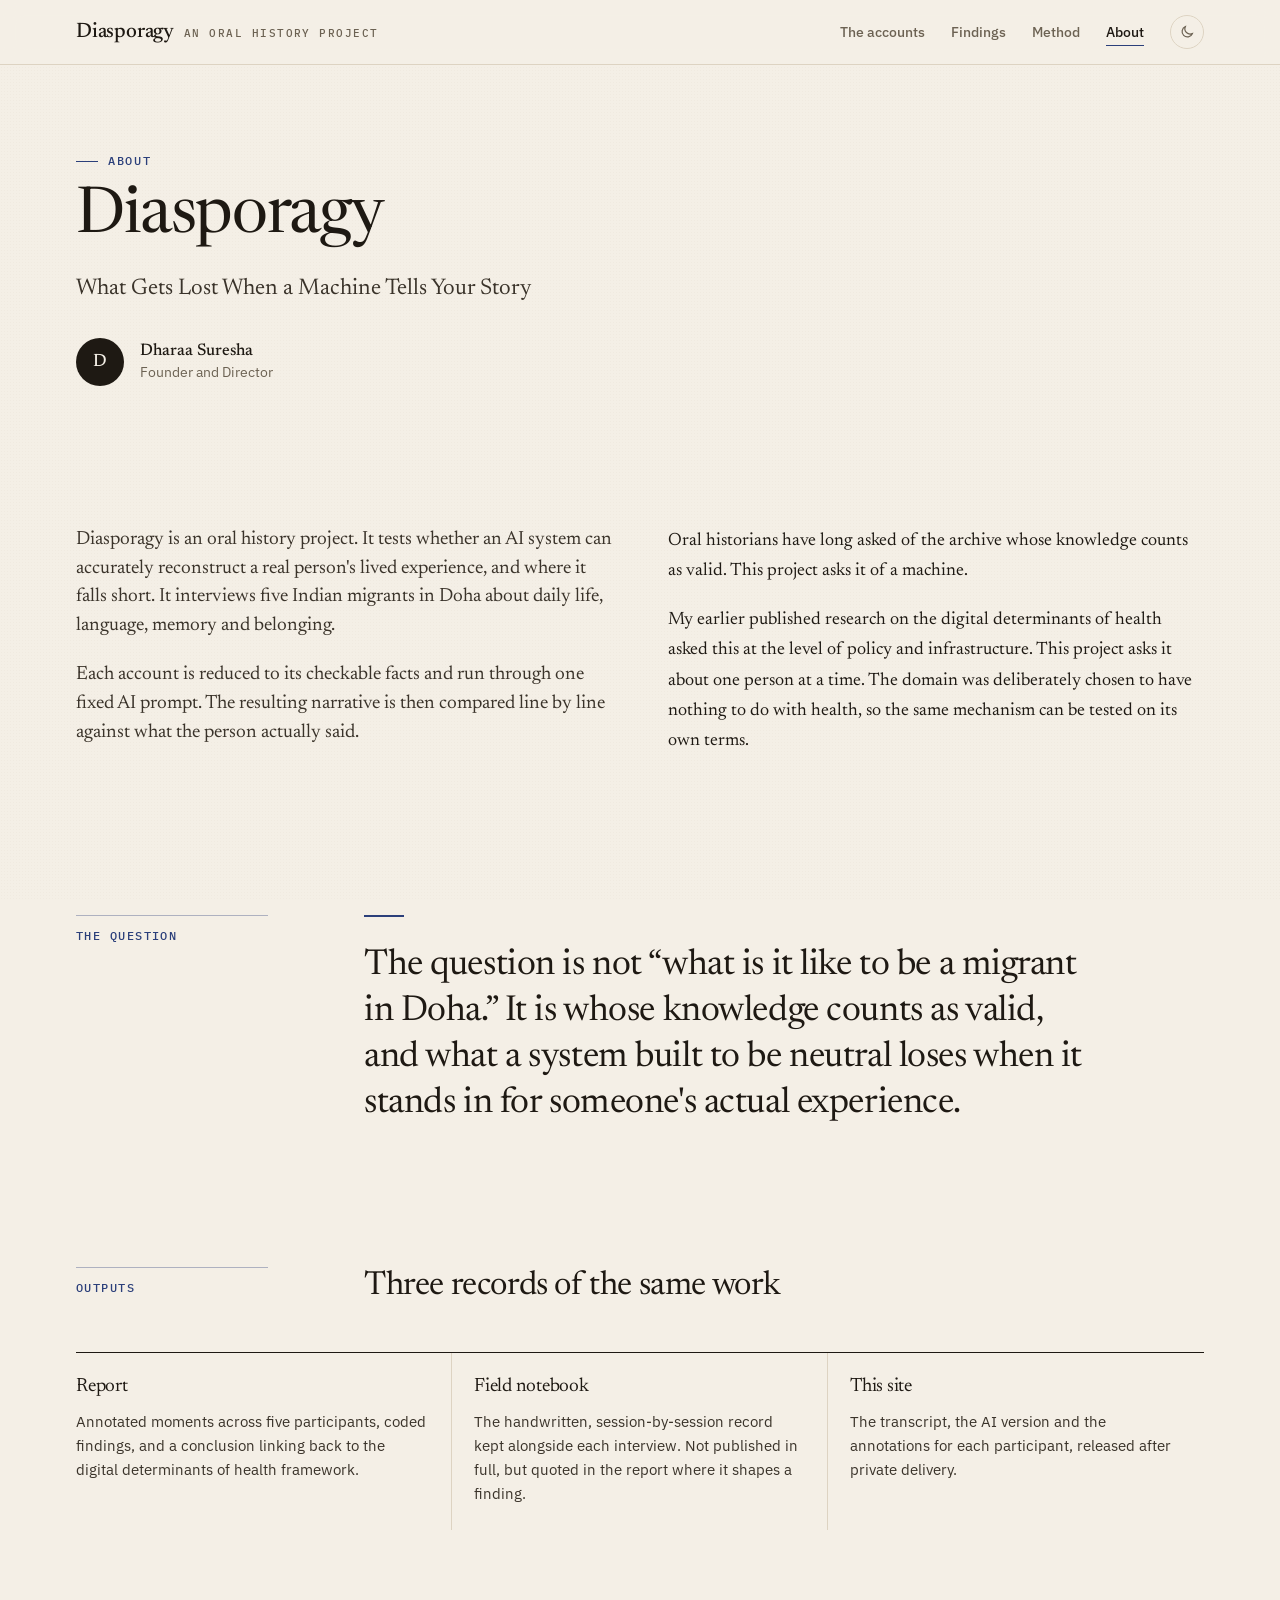
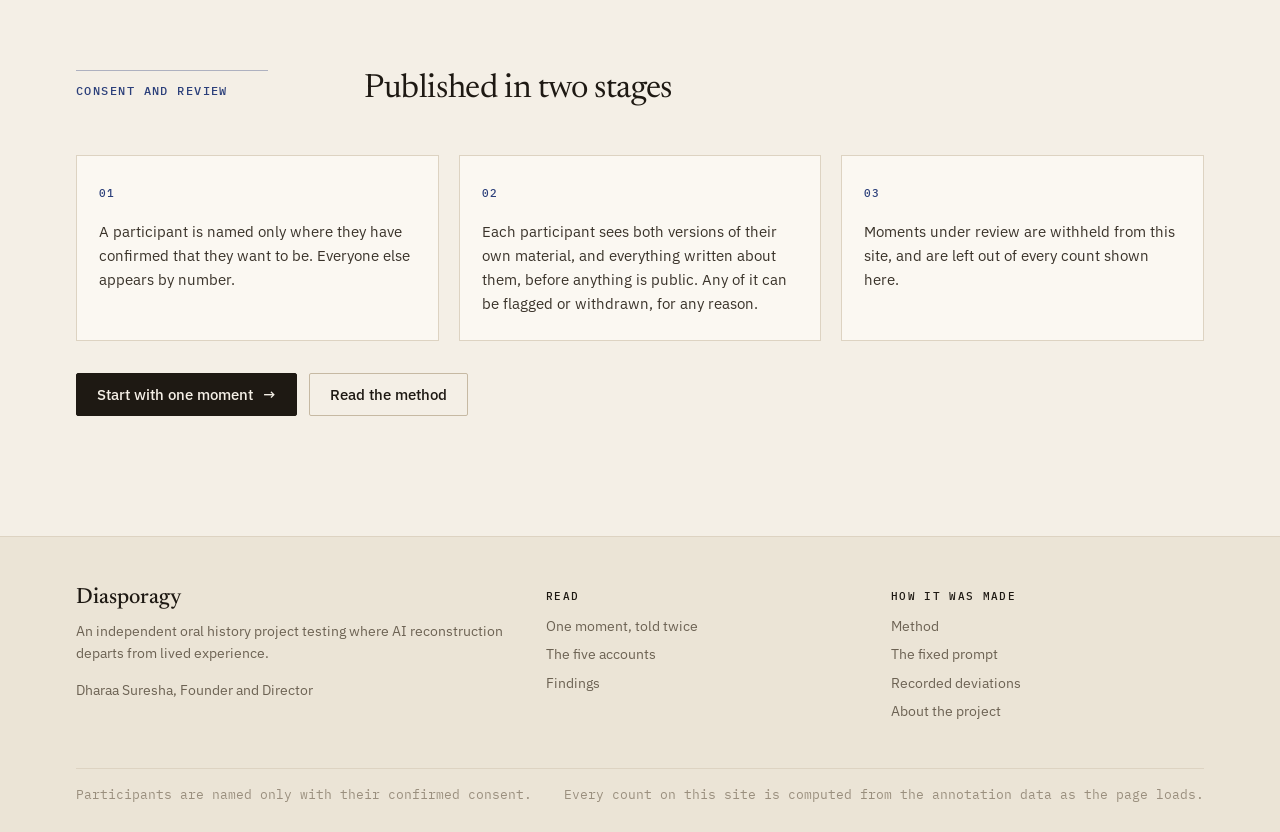
==== about.html @ dcc5d7fa "Redesign the site around the record and the reconstruction New visual system: archival paper and a l" ====
<!doctype html>
<html lang="en-GB" class="js-anim">
<head>
<meta charset="utf-8">
<meta name="viewport" content="width=device-width,initial-scale=1">
<title>About · Diasporagy</title>
<meta name="description" content="About Diasporagy, an independent oral history project.">
<meta name="theme-color" content="#f4efe6" media="(prefers-color-scheme: light)">
<meta name="theme-color" content="#15120e" media="(prefers-color-scheme: dark)">
<script>try{var t=localStorage.getItem('diasporagy-theme');if(t)document.documentElement.dataset.theme=t}catch(e){}</script>
<link rel="preconnect" href="https://fonts.googleapis.com">
<link rel="preconnect" href="https://fonts.gstatic.com" crossorigin>
<link rel="stylesheet" href="https://fonts.googleapis.com/css2?family=IBM+Plex+Mono:wght@400;500&family=IBM+Plex+Sans:wght@400;500&family=Newsreader:ital,opsz,wght@0,6..72,400;0,6..72,500;1,6..72,400&display=swap">
<link rel="stylesheet" href="assets/style.css">
</head>
<body data-page="about">
<a class="skip" href="#app">Skip to content</a>
<header class="site"><div class="wrap"><nav id="nav" aria-label="Site"></nav></div></header>
<main class="wrap" id="app"></main>
<footer class="site-foot" id="foot"></footer>
<script src="data/content.js"></script>
<script src="data/project.js"></script>
<script src="data/p1.js"></script>
<script src="data/p2.js"></script>
<script src="data/p3.js"></script>
<script src="data/p4.js"></script>
<script src="data/p5.js"></script>
<script src="data/measures.js"></script>
<script src="assets/figures.js"></script>
<script src="assets/app.js"></script>
</body>
</html>
---- assets/style.css ----
/* Diasporagy. The visual idea: an oral history archive. A person's words sit on warm paper in a literary serif;
   the machine's version sits on a cool, flat panel in a monospace; the researcher's marks are in indigo ink.
   Type colours (factual, emotional, relational, cultural) keep the hues of the earlier colour-blind-checked set. */
:root{
  --paper:#f4efe6;--paper-2:#ebe4d6;--card:#fbf8f2;--rule:#ddd3c2;--rule-2:#c6b9a3;
  --ink:#1e1913;--ink-2:#3a332a;--muted:#6c6253;--faint:#9a8f7e;
  --indigo:#2b3f7a;--indigo-2:#4a5f9f;--indigo-wash:rgba(43,63,122,.09);--indigo-line:rgba(43,63,122,.35);
  --machine-bg:#e6e9eb;--machine-card:#eef0f2;--machine-ink:#333d47;--machine-rule:#c9d0d6;--machine:#5b6976;
  --factual:#b4502f;--emotional:#7a4a9c;--relational:#0f7a6c;--cultural:#a37103;--match:#9a907f;
  --w-factual:rgba(180,80,47,.12);--w-emotional:rgba(122,74,156,.12);--w-relational:rgba(15,122,108,.12);--w-cultural:rgba(163,113,3,.14);
  --kept:#a59c8c;--both:#93a6d6;--lightgrey:#ddd6c8;--source:#f6e7b0;--source-line:#b8901f;
  --shadow:0 1px 0 rgba(30,25,19,.04),0 10px 30px -18px rgba(30,25,19,.35);
  --serif:"Newsreader","Iowan Old Style","Palatino Linotype",Palatino,Georgia,serif;
  --sans:"IBM Plex Sans",system-ui,-apple-system,"Segoe UI",sans-serif;
  --mono:"IBM Plex Mono",ui-monospace,Menlo,Consolas,monospace;
  --measure:40rem;--wide:74rem;
  color-scheme:light;
}
@media (prefers-color-scheme:dark){:root:not([data-theme="light"]){
  --paper:#15120e;--paper-2:#1d1914;--card:#211c16;--rule:#382f26;--rule-2:#4d4235;
  --ink:#efe7d8;--ink-2:#d9cfbe;--muted:#a99c88;--faint:#7c705f;
  --indigo:#9fb1e6;--indigo-2:#b9c6ee;--indigo-wash:rgba(159,177,230,.12);--indigo-line:rgba(159,177,230,.4);
  --machine-bg:#1c2125;--machine-card:#22282d;--machine-ink:#cbd3da;--machine-rule:#343c43;--machine:#93a1ad;
  --factual:#e0845f;--emotional:#b994d9;--relational:#4fbca9;--cultural:#d8a63c;--match:#8a806f;
  --w-factual:rgba(224,132,95,.16);--w-emotional:rgba(185,148,217,.16);--w-relational:rgba(79,188,169,.16);--w-cultural:rgba(216,166,60,.18);
  --kept:#6f675b;--both:#5d6f9f;--lightgrey:#3a332a;--source:#4a3f1c;--source-line:#d8a63c;
  --shadow:0 1px 0 rgba(0,0,0,.2),0 12px 30px -18px rgba(0,0,0,.7);color-scheme:dark;
}}
:root[data-theme="dark"]{
  --paper:#15120e;--paper-2:#1d1914;--card:#211c16;--rule:#382f26;--rule-2:#4d4235;
  --ink:#efe7d8;--ink-2:#d9cfbe;--muted:#a99c88;--faint:#7c705f;
  --indigo:#9fb1e6;--indigo-2:#b9c6ee;--indigo-wash:rgba(159,177,230,.12);--indigo-line:rgba(159,177,230,.4);
  --machine-bg:#1c2125;--machine-card:#22282d;--machine-ink:#cbd3da;--machine-rule:#343c43;--machine:#93a1ad;
  --factual:#e0845f;--emotional:#b994d9;--relational:#4fbca9;--cultural:#d8a63c;--match:#8a806f;
  --w-factual:rgba(224,132,95,.16);--w-emotional:rgba(185,148,217,.16);--w-relational:rgba(79,188,169,.16);--w-cultural:rgba(216,166,60,.18);
  --kept:#6f675b;--both:#5d6f9f;--lightgrey:#3a332a;--source:#4a3f1c;--source-line:#d8a63c;
  --shadow:0 1px 0 rgba(0,0,0,.2),0 12px 30px -18px rgba(0,0,0,.7);color-scheme:dark;
}

/* ---------- base ---------- */
*,*::before,*::after{box-sizing:border-box}
html{-webkit-text-size-adjust:100%;scroll-padding-top:84px}
body{margin:0;background:var(--paper);color:var(--ink);font:400 18px/1.68 var(--serif);font-optical-sizing:auto;
  text-rendering:optimizeLegibility;-webkit-font-smoothing:antialiased;overflow-x:hidden}
body::before{content:"";position:fixed;inset:0;pointer-events:none;z-index:-1;opacity:.5;
  background-image:radial-gradient(rgba(120,100,70,.06) 1px,transparent 1px);background-size:3px 3px}
.wrap{max-width:var(--wide);margin:0 auto;padding:0 28px}
@media(max-width:640px){.wrap{padding:0 16px}body{font-size:17px}}
a{color:inherit;text-decoration-color:var(--indigo-line);text-underline-offset:3px;text-decoration-thickness:1px}
a:hover{text-decoration-color:var(--indigo);color:var(--indigo)}
:focus-visible{outline:2px solid var(--indigo);outline-offset:3px;border-radius:2px}
::selection{background:var(--indigo-wash)}
h1,h2,h3{font-family:var(--serif);font-weight:400;letter-spacing:-.012em;color:var(--ink)}
h1{font-size:clamp(2.2rem,4.6vw,3.6rem);line-height:1.06;margin:0 0 20px}
h2{font-size:clamp(1.55rem,2.6vw,2.15rem);line-height:1.18;margin:0 0 18px}
h3{font-size:1.25rem;line-height:1.3;margin:0 0 10px}
p{margin:0 0 1em}
em{font-style:italic}
.prose{max-width:var(--measure)}
.prose p{margin-bottom:1.05em}
.lede{font-size:clamp(1.2rem,1.9vw,1.42rem);line-height:1.5;color:var(--ink-2);max-width:var(--measure)}
.muted{color:var(--muted);font:14px/1.55 var(--sans)}
.small{font:14px/1.55 var(--sans)}
.kicker,.tag-label{font:500 11.5px/1.4 var(--mono);letter-spacing:.12em;text-transform:uppercase;color:var(--muted);margin:0 0 10px}
.eyebrow{font:500 12px/1.4 var(--mono);letter-spacing:.14em;text-transform:uppercase;color:var(--indigo);margin:0 0 14px;display:flex;align-items:center;gap:10px}
.eyebrow::before{content:"";width:22px;height:1px;background:currentColor}
.placeholder{border-left:2px solid var(--rule-2);padding:10px 18px;color:var(--muted);font-style:italic;max-width:var(--measure)}
hr.rule{border:0;border-top:1px solid var(--rule);margin:0}
.skip{position:absolute;left:-999px;top:8px;background:var(--ink);color:var(--paper);padding:8px 14px;font:14px var(--sans);z-index:50}
.skip:focus{left:16px}

/* ---------- header and footer ---------- */
header.site{position:sticky;top:0;z-index:30;background:color-mix(in srgb,var(--paper) 88%,transparent);
  backdrop-filter:saturate(1.2) blur(10px);-webkit-backdrop-filter:saturate(1.2) blur(10px);border-bottom:1px solid var(--rule)}
nav#nav{display:flex;align-items:center;gap:6px 26px;min-height:64px;font:500 14px/1 var(--sans)}
nav .brand{display:flex;align-items:baseline;gap:10px;margin-right:auto;text-decoration:none;color:var(--ink)}
nav .brand b{font:500 21px/1 var(--serif);letter-spacing:-.01em}
nav .brand span{font:500 10.5px/1 var(--mono);letter-spacing:.14em;text-transform:uppercase;color:var(--muted)}
nav a.nl{color:var(--muted);text-decoration:none;padding:6px 0;border-bottom:1.5px solid transparent}
nav a.nl:hover{color:var(--ink)}
nav a.nl[aria-current]{color:var(--ink);border-bottom-color:var(--indigo)}
.theme-btn{border:1px solid var(--rule);background:transparent;color:var(--muted);width:34px;height:34px;border-radius:50%;cursor:pointer;display:grid;place-items:center;padding:0}
.theme-btn:hover{color:var(--ink);border-color:var(--rule-2)}
.theme-btn svg{width:16px;height:16px}
@media(max-width:760px){nav#nav{flex-wrap:wrap;padding:12px 0 10px;min-height:0;gap:10px 18px}nav .brand{flex-basis:calc(100% - 50px)}nav .brand span{display:none}.theme-btn{order:2}nav a.nl{order:3;font-size:13.5px}}
footer.site-foot{margin-top:120px;border-top:1px solid var(--rule);background:var(--paper-2)}
.foot{display:grid;grid-template-columns:1.4fr 1fr 1fr;gap:32px;padding:48px 0 40px;font:14px/1.6 var(--sans);color:var(--muted)}
.foot b{display:block;font:500 22px/1.2 var(--serif);color:var(--ink);margin-bottom:8px}
.foot h4{font:500 11px/1.4 var(--mono);letter-spacing:.12em;text-transform:uppercase;color:var(--ink);margin:4px 0 10px}
.foot ul{list-style:none;margin:0;padding:0}.foot li{margin:0 0 6px}
.foot a{color:var(--muted);text-decoration:none}.foot a:hover{color:var(--ink)}
.foot-base{border-top:1px solid var(--rule);padding:16px 0 28px;font:12.5px/1.5 var(--mono);color:var(--faint);display:flex;flex-wrap:wrap;gap:8px 24px;justify-content:space-between}
@media(max-width:760px){.foot{grid-template-columns:1fr}}

/* ---------- shared pieces ---------- */
.section{margin-top:clamp(80px,11vw,140px)}
.section-head{display:grid;grid-template-columns:minmax(0,15rem) minmax(0,1fr);gap:20px 48px;align-items:start;margin-bottom:36px}
.section-head .num,.question>.num{font:500 12px/1.4 var(--mono);letter-spacing:.12em;text-transform:uppercase;color:var(--indigo);padding-top:12px;border-top:1px solid var(--indigo-line);max-width:12rem;margin:0}
.section-head h2{margin:0 0 10px}
.section-head p{color:var(--ink-2);max-width:var(--measure);margin:0}
@media(max-width:820px){.section-head{grid-template-columns:1fr;gap:10px}.section-head .num{padding-top:8px;max-width:12rem}}
.btn{display:inline-flex;align-items:center;gap:10px;font:500 15px/1 var(--sans);text-decoration:none;padding:13px 20px;border-radius:2px;background:var(--ink);color:var(--paper);border:1px solid var(--ink);transition:background .15s,color .15s}
.btn:hover{background:var(--indigo);border-color:var(--indigo);color:#fff}
.btn.ghost{background:transparent;color:var(--ink);border-color:var(--rule-2)}
.btn.ghost:hover{border-color:var(--ink);color:var(--ink);background:transparent}
.btn .arr{transition:transform .15s}.btn:hover .arr{transform:translateX(3px)}
.cta{display:flex;flex-wrap:wrap;gap:12px;margin-top:32px}
.chip-tag{display:inline-flex;align-items:center;gap:6px;font:500 11px/1 var(--mono);letter-spacing:.06em;text-transform:uppercase;padding:5px 9px;border:1px solid var(--rule-2);border-radius:999px;color:var(--muted);white-space:nowrap}
.chip-tag.held{border-style:dashed}
.ref{font:500 11px/1 var(--mono);letter-spacing:.04em;padding:3px 7px;border-radius:999px;background:var(--indigo-wash);color:var(--indigo);text-decoration:none;white-space:nowrap;vertical-align:2px}
.ref:hover{background:var(--indigo);color:#fff}
.sw{display:inline-block;width:9px;height:9px;border-radius:50%;margin-right:7px;vertical-align:0;flex:none}
.sw-factual{background:var(--factual)}.sw-emotional{background:var(--emotional)}.sw-relational{background:var(--relational)}.sw-cultural{background:var(--cultural)}
.sw-match{background:transparent;border:1.5px dotted var(--match)}.sw-none{background:var(--lightgrey)}

/* ---------- the two voices ---------- */
.voice-human{font-family:var(--serif);color:var(--ink-2)}
.voice-machine{font:400 14.5px/1.75 var(--mono);color:var(--machine-ink);letter-spacing:-.005em}
.panel-human{background:var(--card);border:1px solid var(--rule);box-shadow:var(--shadow);position:relative}
.panel-machine{background:var(--machine-bg);border:1px solid var(--machine-rule);position:relative}
.panel-facts{background:var(--card);border:1px solid var(--rule);position:relative;
  background-image:linear-gradient(90deg,transparent 46px,color-mix(in srgb,var(--factual) 30%,transparent) 46px 47px,transparent 47px)}
.panel-facts p{border-bottom:1px solid color-mix(in srgb,var(--rule) 70%,transparent);padding:4px 0}
.panel-label{position:absolute;top:-10px;left:18px;padding:2px 8px;font:500 10.5px/1.4 var(--mono);letter-spacing:.12em;text-transform:uppercase;background:var(--paper);color:var(--muted);border:1px solid var(--rule)}
.panel-machine .panel-label{color:var(--machine);border-color:var(--machine-rule)}
.removed{font:12px var(--mono);color:var(--muted);background:var(--paper-2);padding:1px 7px;border-radius:2px;white-space:nowrap;border:1px dashed var(--rule-2)}

/* ---------- home ---------- */
.hero{padding:clamp(56px,9vw,112px) 0 0;display:grid;grid-template-columns:minmax(0,1.05fr) minmax(0,1fr);gap:clamp(32px,6vw,88px);align-items:end}
.hero h1{font-size:clamp(2.6rem,6.2vw,5.1rem);line-height:.98;letter-spacing:-.025em;margin-bottom:28px}
.hero h1 em{font-style:italic;color:var(--indigo)}
.hero .lede{margin-bottom:0}
.hero-meta{display:flex;flex-wrap:wrap;gap:8px 22px;margin-top:30px;font:500 12px/1.4 var(--mono);letter-spacing:.08em;text-transform:uppercase;color:var(--muted)}
.hero-meta span{padding-left:12px;border-left:1px solid var(--rule-2)}
@media(max-width:900px){.hero{grid-template-columns:1fr;align-items:start}}
.exhibit{margin:0;position:relative}
.ex-card{padding:26px 28px 24px}
.ex-card p{margin:0}
.ex-human p{font:400 clamp(1.35rem,2.4vw,1.75rem)/1.35 var(--serif);color:var(--ink);font-style:italic}
.ex-machine p:not(.ex-lacuna){font:400 clamp(.95rem,1.4vw,1.06rem)/1.7 var(--mono);color:var(--machine-ink)}
.ex-bridge{display:grid;grid-template-columns:auto 1fr;gap:14px;align-items:center;padding:16px 0 16px 28px;font:500 11px/1.5 var(--mono);letter-spacing:.08em;text-transform:uppercase;color:var(--muted)}
.ex-bridge svg{width:16px;height:46px;color:var(--indigo)}
.ex-lacuna{margin:14px 0 0 0;padding-left:28px;font:13.5px/1.5 var(--sans);color:var(--indigo);display:flex;gap:8px;align-items:flex-start}
.ex-lacuna::before{content:"";flex:none;width:14px;height:1px;background:currentColor;margin-top:.7em}
.exhibit figcaption{margin-top:18px;font:13.5px/1.55 var(--sans);color:var(--muted);max-width:34rem}
.js-anim .exhibit .ex-human{animation:ex-fade 1s .2s both}
.js-anim .exhibit .ex-human p{animation:ex-ghost 1.4s 2.2s forwards}
.js-anim .exhibit .ex-bridge{animation:ex-fade .8s 1.2s both}
.js-anim .exhibit .ex-machine{animation:ex-fade 1s 1.7s both}
.js-anim .exhibit .ex-lacuna{animation:ex-fade .8s 3s both}
@keyframes ex-fade{from{opacity:0;transform:translateY(8px)}to{opacity:1;transform:none}}
@keyframes ex-ghost{to{color:var(--muted);text-decoration:line-through;text-decoration-color:var(--indigo);text-decoration-thickness:1.5px}}

.ribbon{margin-top:clamp(64px,9vw,104px);border-top:1px solid var(--ink);border-bottom:1px solid var(--rule);display:grid;grid-template-columns:repeat(4,1fr)}
.ribbon div{padding:22px 22px 20px 0;border-right:1px solid var(--rule)}
.ribbon div+div{padding-left:22px}.ribbon div:last-child{border-right:0}
.ribbon .v{font:400 clamp(2.2rem,4vw,3.2rem)/1 var(--serif);letter-spacing:-.02em}
.ribbon .l{font:13px/1.45 var(--sans);color:var(--muted);margin-top:8px;max-width:14rem}
@media(max-width:760px){.ribbon{grid-template-columns:1fr 1fr}.ribbon div:nth-child(2){border-right:0}.ribbon div:nth-child(3){padding-left:0}.ribbon div:nth-child(n+3){border-top:1px solid var(--rule)}}

.question{display:grid;grid-template-columns:minmax(0,15rem) minmax(0,1fr);gap:20px 48px}
.question blockquote{margin:0;font:400 clamp(1.5rem,2.8vw,2.25rem)/1.28 var(--serif);letter-spacing:-.012em;max-width:46rem}
.question blockquote::before{content:"";display:block;width:40px;height:2px;background:var(--indigo);margin-bottom:26px}
.question .q-body{margin-top:28px;max-width:var(--measure);color:var(--ink-2)}
@media(max-width:820px){.question{grid-template-columns:1fr}}

/* pipeline */
.pipeline{list-style:none;margin:0;padding:0;display:grid;grid-template-columns:repeat(6,minmax(0,1fr));border-top:1px solid var(--rule)}
.pipeline li{padding:20px 18px 22px 0;position:relative;border-right:1px dashed var(--rule)}
.pipeline li+li{padding-left:18px}.pipeline li:last-child{border-right:0}
.pipeline .pn{font:500 11px/1 var(--mono);letter-spacing:.1em;color:var(--indigo);display:block;margin-bottom:12px}
.pipeline b{display:block;font:500 1.1rem/1.25 var(--serif);margin-bottom:6px}
.pipeline span.d{display:block;font:13.5px/1.5 var(--sans);color:var(--muted)}
.pipeline li.m{background:linear-gradient(180deg,var(--machine-bg),transparent)}
.pipeline li.loss .pn{color:var(--factual)}
@media(max-width:980px){.pipeline{grid-template-columns:repeat(3,minmax(0,1fr))}.pipeline li:nth-child(3){border-right:0}.pipeline li:nth-child(4){padding-left:0}.pipeline li:nth-child(n+4){border-top:1px dashed var(--rule)}}
@media(max-width:560px){.pipeline{grid-template-columns:1fr}.pipeline li{border-right:0!important;padding-left:0!important;border-top:1px dashed var(--rule)}.pipeline li:first-child{border-top:0}}
.compress{margin-top:40px;display:grid;gap:12px;max-width:44rem}
.compress .row{display:grid;grid-template-columns:11rem 1fr 4.5rem;align-items:center;gap:16px;font:13.5px/1.4 var(--sans)}
.compress .bar{height:14px;border-radius:1px}
.compress .b-h{background:var(--ink-2)}.compress .b-f{background:repeating-linear-gradient(90deg,var(--indigo) 0 6px,transparent 6px 8px)}.compress .b-a{background:var(--machine)}
.compress .n{font:500 13px/1 var(--mono);text-align:right;color:var(--ink)}
.compress-note{font:13px/1.55 var(--sans);color:var(--muted);margin-top:14px;max-width:44rem}
@media(max-width:560px){.compress .row{grid-template-columns:1fr 3.5rem}.compress .row .lab{grid-column:1/-1}}

/* guided story */
.story{display:grid;gap:clamp(56px,8vw,96px)}
.step{display:grid;grid-template-columns:minmax(0,15rem) minmax(0,1fr);gap:16px 48px;align-items:start}
.step-side{position:sticky;top:96px}
.step-n{font:500 12px/1.4 var(--mono);letter-spacing:.12em;text-transform:uppercase;color:var(--indigo);margin:0 0 10px;padding-top:12px;border-top:1px solid var(--indigo-line)}
.step-side h3{font-size:1.4rem;line-height:1.25;margin:0}
.step-note{font:15px/1.6 var(--sans);color:var(--muted);margin:18px 0 0;max-width:38rem}
.step-note b{color:var(--ink);font-weight:500}
.step-main{min-width:0;max-width:48rem}
.step.wide .step-main{max-width:none}
.story-card{padding:30px 32px 26px;font-size:1.06rem;line-height:1.78}
.story-card.voice-machine{font-size:14.5px;line-height:1.85}
.story-card.facts{font:14px/26px var(--mono);padding:30px 26px 26px 64px;color:var(--ink-2)}
.story-card.facts p{margin:0}
.story-card.facts .lacuna-slot{margin-top:14px}
.story-card.facts .fk{color:var(--factual);font-weight:500}
mark.story-hi{background:var(--indigo-wash);color:inherit;padding:1px 2px;border-bottom:1.5px solid var(--indigo)}
.voice-machine mark.story-hi{background:color-mix(in srgb,var(--factual) 14%,transparent);border-bottom-color:var(--factual)}
.lacuna-slot{display:block;margin:6px 0 0;padding:8px 12px;border:1px dashed var(--indigo-line);color:var(--indigo);font:13px/1.5 var(--sans);background:var(--indigo-wash)}
.js-anim .step:not(.in) .step-main{opacity:0;transform:translateY(16px)}
.step .step-main{transition:opacity .7s ease,transform .7s ease}
@media(max-width:900px){.step{grid-template-columns:1fr}.step-side{position:static}.story-card{padding:24px 20px 20px}.story-card.facts{padding:24px 16px 20px 58px}}
@media (prefers-reduced-motion:reduce){.js-anim .step:not(.in) .step-main{opacity:1;transform:none}.js-anim .exhibit *{animation:none!important}.js-anim .exhibit .ex-human p{color:var(--muted);text-decoration:line-through;text-decoration-color:var(--indigo)}}

/* findings teaser */
.claims{display:grid;grid-template-columns:repeat(3,minmax(0,1fr));gap:0;border-top:1px solid var(--ink)}
.claim{padding:26px 24px 28px 0;border-right:1px solid var(--rule)}
.claim+.claim{padding-left:24px}.claim:last-child{border-right:0}
.claim .v{font:400 clamp(2.6rem,5vw,3.8rem)/1 var(--serif);letter-spacing:-.03em;color:var(--indigo)}
.claim .v small{font-size:.45em;color:var(--muted);margin-left:4px;letter-spacing:0}
.claim h3{margin:14px 0 8px;font-size:1.2rem}
.claim p{font:14.5px/1.6 var(--sans);color:var(--muted);margin:0}
@media(max-width:820px){.claims{grid-template-columns:1fr}.claim{border-right:0;padding-left:0!important;border-bottom:1px solid var(--rule)}}

/* people */
.people{display:grid;grid-template-columns:repeat(5,minmax(0,1fr));gap:0;border-top:1px solid var(--rule)}
.person{display:flex;flex-direction:column;padding:22px 20px 24px 0;text-decoration:none;color:inherit;border-right:1px solid var(--rule);min-height:100%}
.person+.person{padding-left:20px}.person:last-child{border-right:0}
.person .pn{font:500 11px/1 var(--mono);letter-spacing:.12em;text-transform:uppercase;color:var(--muted)}
.person .who{font:500 1.15rem/1.25 var(--serif);margin:10px 0 14px}
.person q{font:italic 400 1rem/1.5 var(--serif);color:var(--ink-2);quotes:"“" "”";flex:1}
.person .go{margin-top:18px;font:500 13px/1 var(--sans);color:var(--indigo)}
.person:hover .who{color:var(--indigo)}
@media(max-width:1060px){.people{grid-template-columns:repeat(2,minmax(0,1fr))}.person{border-right:0;border-bottom:1px solid var(--rule);padding:22px 20px 24px 0!important}.person:nth-child(odd){border-right:1px solid var(--rule)}.person:nth-child(even){padding-left:20px!important}}
@media(max-width:560px){.people{grid-template-columns:1fr}.person{border-right:0!important;padding-left:0!important}}

.ethics{display:grid;grid-template-columns:repeat(3,minmax(0,1fr));gap:20px}
.ethics div{padding:22px 22px 24px;border:1px solid var(--rule);background:var(--card)}
.ethics .i{font:500 11px/1 var(--mono);color:var(--indigo);letter-spacing:.1em}
.ethics p{margin:12px 0 0;font:15px/1.6 var(--sans);color:var(--ink-2)}
@media(max-width:820px){.ethics{grid-template-columns:1fr}}

/* ---------- page heads ---------- */
.page-head{padding:clamp(48px,7vw,88px) 0 0;max-width:56rem}
.page-head h1{font-size:clamp(2.4rem,5vw,4rem);letter-spacing:-.022em}
.page-head .lede{margin-top:6px}

/* ---------- participants index ---------- */
.roster{margin-top:56px;border-top:1px solid var(--ink)}
.entry{display:grid;grid-template-columns:5rem minmax(0,1.1fr) minmax(0,1.3fr) minmax(0,1fr);gap:16px 36px;padding:32px 0;border-bottom:1px solid var(--rule);text-decoration:none;color:inherit;align-items:start}
.entry:hover .e-name{color:var(--indigo)}
.e-num{font:400 2.6rem/1 var(--serif);color:var(--faint)}
.e-name{font:500 1.5rem/1.2 var(--serif);margin:0 0 8px;transition:color .15s}
.e-meta{font:14px/1.5 var(--sans);color:var(--muted)}
.e-quote{font:italic 400 1.1rem/1.55 var(--serif);color:var(--ink-2);margin:0}
.e-moments{list-style:none;margin:0;padding:0;font:14px/1.45 var(--sans)}
.e-moments li{display:flex;gap:10px;align-items:baseline;padding:7px 0;border-top:1px dashed var(--rule)}
.e-moments li:first-child{border-top:0;padding-top:0}
.e-moments .mn{font:500 11px/1 var(--mono);color:var(--muted);flex:none;width:1.4rem}
.e-moments .held{color:var(--faint);font-style:italic}
@media(max-width:980px){.entry{grid-template-columns:3.5rem minmax(0,1fr)}.e-quote,.e-moments{grid-column:2}}

/* ---------- participant page ---------- */
.p-head{padding:clamp(40px,6vw,72px) 0 0;display:grid;grid-template-columns:minmax(0,1fr) minmax(0,1.2fr);gap:24px 64px;align-items:end}
.p-head h1{margin:0}
.p-crumb{font:500 12px/1.4 var(--mono);letter-spacing:.1em;text-transform:uppercase;color:var(--muted);margin-bottom:22px}
.p-crumb a{color:var(--muted);text-decoration:none}.p-crumb a:hover{color:var(--indigo)}
.p-portrait blockquote{margin:0 0 14px;font:italic 400 clamp(1.15rem,1.8vw,1.4rem)/1.5 var(--serif);color:var(--ink-2);padding-left:22px;border-left:2px solid var(--indigo)}
.p-portrait .source{font:13px/1.5 var(--sans);color:var(--muted);margin:10px 0 0 24px}
@media(max-width:900px){.p-head{grid-template-columns:1fr}}
.toc{margin-top:48px;display:grid;grid-template-columns:repeat(3,minmax(0,1fr));border-top:1px solid var(--ink)}
.toc a{display:block;padding:18px 20px 18px 0;text-decoration:none;border-right:1px solid var(--rule);color:inherit}
.toc a+a{padding-left:20px}.toc a:last-child{border-right:0}
.toc .tn{font:500 11px/1.4 var(--mono);letter-spacing:.1em;text-transform:uppercase;color:var(--muted)}
.toc .tt{font:500 1.15rem/1.3 var(--serif);margin-top:6px}
.toc .ts{font:13px/1.4 var(--sans);color:var(--muted);margin-top:4px}
.toc a:hover .tt{color:var(--indigo)}
.toc a.held .tt{color:var(--faint);font-style:italic}
@media(max-width:760px){.toc{grid-template-columns:1fr}.toc a{border-right:0;padding-left:0!important;border-bottom:1px solid var(--rule)}}
.legend{position:sticky;top:64px;z-index:20;display:flex;flex-wrap:wrap;gap:8px;align-items:center;padding:12px 0;margin:48px 0 0;
  background:color-mix(in srgb,var(--paper) 92%,transparent);backdrop-filter:blur(8px);-webkit-backdrop-filter:blur(8px);border-bottom:1px solid var(--rule);font:13.5px/1 var(--sans)}
.legend .lab{font:500 11px/1 var(--mono);letter-spacing:.12em;text-transform:uppercase;color:var(--muted);margin-right:6px}
.legend .help{margin-left:auto;font:13px/1.3 var(--sans);color:var(--muted)}
@media(max-width:760px){.legend{top:0;position:relative}.legend .help{display:none}}
.chip{font:inherit;border:1px solid var(--rule-2);background:var(--card);padding:7px 13px;border-radius:999px;cursor:pointer;color:var(--ink);display:inline-flex;align-items:center}
.chip:hover{border-color:var(--ink)}
.chip[aria-pressed="false"]{opacity:.42;background:transparent}
.moment{margin-top:clamp(64px,9vw,104px);scroll-margin-top:130px}
.m-head{display:grid;grid-template-columns:minmax(0,1fr) auto;gap:12px 32px;align-items:end;padding-bottom:22px;border-bottom:1px solid var(--rule);margin-bottom:28px}
.m-head h2{margin:0;font-size:clamp(1.7rem,3vw,2.4rem)}
.m-tag{font:500 11.5px/1.4 var(--mono);letter-spacing:.12em;text-transform:uppercase;color:var(--muted);margin:0 0 10px}
.m-tag b{color:var(--indigo);font-weight:500}
.m-count{display:flex;gap:16px;font:13px/1.3 var(--sans);color:var(--muted);flex-wrap:wrap;justify-content:flex-end}
.m-count span{display:inline-flex;align-items:center}
@media(max-width:760px){.m-head{grid-template-columns:1fr}.m-count{justify-content:flex-start}}
.m-tools{display:flex;flex-wrap:wrap;gap:14px 24px;align-items:center;margin-bottom:26px}
.views{display:inline-flex;border:1px solid var(--rule-2);border-radius:999px;padding:3px;background:var(--card)}
.view{font:500 13px/1 var(--sans);border:0;background:none;padding:8px 15px;border-radius:999px;cursor:pointer;color:var(--muted)}
.view[aria-pressed="true"]{background:var(--ink);color:var(--paper)}
details.facts{flex:1 1 20rem;min-width:0}
details.facts summary{font:500 14px/1.4 var(--sans);cursor:pointer;color:var(--indigo);list-style:none;display:inline-flex;align-items:center;gap:8px}
details.facts summary::-webkit-details-marker{display:none}
details.facts summary::before{content:"+";font:500 14px/1 var(--mono);width:18px;height:18px;display:grid;place-items:center;border:1px solid var(--indigo-line);border-radius:50%}
details.facts[open] summary::before{content:"−"}
details.facts .story-card{margin-top:18px;max-width:48rem}
.pair{display:grid;grid-template-columns:minmax(0,1fr) minmax(0,1fr);gap:40px}
@media(max-width:900px){.pair{grid-template-columns:1fr;gap:36px}}
.col .text{padding:30px 30px 26px}
.col .text.transcript{font-size:1.04rem;line-height:1.8}
.col .text.ai{font:400 14.5px/1.85 var(--mono);color:var(--machine-ink)}
@media(max-width:640px){.col .text{padding:24px 18px 20px}}
mark{background:none;color:inherit;cursor:pointer;border-bottom:2px solid;padding:0 1px;border-radius:1px;transition:background .12s}
mark sup{font:600 9px var(--sans);margin-left:2px;vertical-align:super}
mark.t-factual{background:var(--w-factual);border-color:var(--factual)}mark.t-factual sup{color:var(--factual)}
mark.t-emotional{background:var(--w-emotional);border-color:var(--emotional)}mark.t-emotional sup{color:var(--emotional)}
mark.t-relational{background:var(--w-relational);border-color:var(--relational)}mark.t-relational sup{color:var(--relational)}
mark.t-cultural{background:var(--w-cultural);border-color:var(--cultural)}mark.t-cultural sup{color:var(--cultural)}
mark.t-match{border-bottom:1.5px dotted var(--match)}
mark.dim,button.omit.dim{background:none!important;border-color:transparent!important;opacity:.5}
mark.dim sup{visibility:hidden}
mark.active{outline:2px solid var(--ink);outline-offset:2px}
mark.t-source{background:var(--source);border-bottom:2px solid var(--source-line);cursor:default}
.omissions{margin-top:22px}
.omissions .kicker{margin-bottom:8px}
button.omit{display:block;width:100%;text-align:left;font:15px/1.55 var(--serif);background:var(--card);border:1px dashed var(--rule-2);border-left:3px solid var(--rule);padding:10px 14px;margin:8px 0;cursor:pointer;color:var(--ink-2)}
button.omit:hover{border-color:var(--ink)}
button.omit.t-factual{border-left:3px solid var(--factual)}button.omit.t-emotional{border-left:3px solid var(--emotional)}button.omit.t-relational{border-left:3px solid var(--relational)}button.omit.t-cultural{border-left:3px solid var(--cultural)}
button.omit.active{outline:2px solid var(--ink)}
.note{margin-top:22px;padding:18px 20px;background:var(--card);border:1px solid var(--rule);border-left:3px solid var(--indigo);font:15px/1.6 var(--sans);min-height:3.4em;color:var(--ink-2)}
.note .tag{font:500 11px/1.5 var(--mono);letter-spacing:.06em;text-transform:uppercase;color:var(--muted);margin:0 0 8px;display:flex;flex-wrap:wrap;align-items:center;gap:4px 10px}
.note p{margin:0 0 6px}
.note .muted{font-size:13.5px}
.withheld{padding:26px 28px;border:1px dashed var(--rule-2);color:var(--muted);font:italic 1.05rem/1.6 var(--serif);background:repeating-linear-gradient(135deg,transparent 0 10px,var(--paper-2) 10px 11px)}
.p-next{margin-top:96px;display:grid;grid-template-columns:1fr 1fr;border-top:1px solid var(--ink)}
.p-next a{padding:24px 0;text-decoration:none;color:inherit}
.p-next a+a{text-align:right;border-left:1px solid var(--rule)}
.p-next .tn{font:500 11px/1.4 var(--mono);letter-spacing:.1em;text-transform:uppercase;color:var(--muted)}
.p-next .tt{font:500 1.3rem/1.3 var(--serif);margin-top:6px}
.p-next a:hover .tt{color:var(--indigo)}

/* ---------- findings ---------- */
.f-layout{display:grid;grid-template-columns:15rem minmax(0,1fr);gap:56px;margin-top:64px;align-items:start}
.f-toc{position:sticky;top:96px;font:13.5px/1.4 var(--sans)}
.f-toc p{font:500 11px/1 var(--mono);letter-spacing:.12em;text-transform:uppercase;color:var(--muted);margin:0 0 14px}
.f-toc ol{list-style:none;margin:0;padding:0;counter-reset:f}
.f-toc li{counter-increment:f}
.f-toc a{display:grid;grid-template-columns:1.6rem 1fr;padding:8px 0;border-top:1px solid var(--rule);text-decoration:none;color:var(--muted)}
.f-toc a::before{content:counter(f,decimal-leading-zero);font:500 11px/1.6 var(--mono);color:var(--faint)}
.f-toc a:hover,.f-toc a.on{color:var(--ink)}.f-toc a.on::before{color:var(--indigo)}
@media(max-width:1000px){.f-layout{grid-template-columns:minmax(0,1fr);gap:24px}.f-toc{position:static}.f-toc ol{display:grid;grid-template-columns:1fr 1fr;column-gap:20px}}
@media(max-width:560px){.f-toc ol{grid-template-columns:1fr}}
.stat-row{display:grid;grid-template-columns:repeat(4,minmax(0,1fr));border-top:1px solid var(--ink);border-bottom:1px solid var(--rule);margin:48px 0 0}
.stat{padding:22px 20px 22px 0;border-right:1px solid var(--rule)}
.stat+.stat{padding-left:20px}.stat:last-child{border-right:0}
.stat .v{font:400 clamp(2.2rem,4vw,3.1rem)/1 var(--serif);letter-spacing:-.02em}
.stat .l{font:13px/1.45 var(--sans);color:var(--muted);margin-top:8px;max-width:15rem}
.stat-row.three{grid-template-columns:repeat(3,minmax(0,1fr))}
@media(max-width:760px){.stat-row,.stat-row.three{grid-template-columns:1fr 1fr}.stat:nth-child(2){border-right:0}.stat:nth-child(3){padding-left:0}.stat:nth-child(n+3){border-top:1px solid var(--rule)}}
.f-note{margin-top:14px}
.fig{margin:0 0 clamp(72px,9vw,112px);max-width:52rem;scroll-margin-top:96px}
.fig .fig-n{font:500 11.5px/1.4 var(--mono);letter-spacing:.12em;text-transform:uppercase;color:var(--indigo);margin:0 0 12px;padding-top:12px;border-top:1px solid var(--indigo-line);max-width:12rem}
.fig h3{font-weight:400;font-size:clamp(1.3rem,2.2vw,1.65rem);line-height:1.28;margin:0 0 12px;letter-spacing:-.01em}
.fig-sub{font:15px/1.6 var(--sans);color:var(--muted);margin:0 0 22px;max-width:44rem}
.fig figcaption{font:12.5px/1.55 var(--mono);color:var(--faint);margin-top:12px}
.fig-data summary{font:500 13px var(--sans);color:var(--indigo);cursor:pointer;margin-top:16px}
.fig-legend{display:flex;flex-wrap:wrap;gap:6px 16px;margin:12px 0 0;font:13px var(--sans);color:var(--ink-2)}
.fig-legend .sw{width:10px;height:10px}
.fig-legend .sw-match{background:var(--kept);border:none}
.fig-body{padding:24px 24px 18px;background:var(--card);border:1px solid var(--rule)}
@media(max-width:640px){.fig-body{padding:14px 10px 10px;margin:0 -6px}}
.patterns{list-style:none;margin:0;padding:0;counter-reset:pt;max-width:48rem}
.patterns li{counter-increment:pt;display:grid;grid-template-columns:3rem 1fr;padding:22px 0;border-top:1px solid var(--rule);font-size:1.08rem;line-height:1.6}
.patterns li::before{content:counter(pt,decimal-leading-zero);font:500 12px/2.1 var(--mono);color:var(--indigo)}
.patterns li:last-child{border-bottom:1px solid var(--rule)}
.browse-bar{display:flex;flex-wrap:wrap;gap:8px;margin:8px 0 24px}
.browse{list-style:none;margin:0;padding:0;display:grid;grid-template-columns:repeat(2,minmax(0,1fr));gap:16px}
.browse li{padding:18px 20px;background:var(--card);border:1px solid var(--rule);border-top:3px solid var(--rule-2)}
.browse li.t-factual{border-top-color:var(--factual)}.browse li.t-emotional{border-top-color:var(--emotional)}.browse li.t-relational{border-top-color:var(--relational)}.browse li.t-cultural{border-top-color:var(--cultural)}.browse li.t-match{border-top-color:var(--match)}
.browse .b-ai{font:13.5px/1.6 var(--mono);color:var(--machine-ink);margin:8px 0}
.browse .b-tr{font:italic 15.5px/1.55 var(--serif);color:var(--ink-2);margin:8px 0}
.browse .b-note{font:14px/1.55 var(--sans);color:var(--muted);margin:8px 0 0}
.browse .b-note a{color:var(--indigo)}
@media(max-width:760px){.browse{grid-template-columns:1fr}}

/* ---------- tables ---------- */
table{border-collapse:collapse;width:100%;font:13.5px/1.5 var(--sans);margin:12px 0}
th,td{text-align:left;vertical-align:top;padding:9px 12px 9px 0;border-bottom:1px solid var(--rule)}
th{font:500 11px/1.4 var(--mono);letter-spacing:.08em;text-transform:uppercase;color:var(--muted);border-bottom-color:var(--ink)}
td.n,th.n{text-align:right;font-family:var(--mono);font-size:13px}
.table-scroll{overflow-x:auto;-webkit-overflow-scrolling:touch}
@media(max-width:640px){table{font-size:12.5px}}

/* ---------- method and about ---------- */
.steps{list-style:none;margin:0;padding:0;border-top:1px solid var(--ink)}
.steps li{display:grid;grid-template-columns:4rem minmax(0,15rem) minmax(0,1fr);gap:8px 32px;padding:24px 0;border-bottom:1px solid var(--rule)}
.steps .sn{font:400 1.8rem/1 var(--serif);color:var(--faint)}
.steps h3{margin:2px 0 0;font-size:1.2rem}
.steps p{margin:0;font:15.5px/1.65 var(--sans);color:var(--ink-2);max-width:42rem}
.steps .as-done{margin-top:12px;padding:10px 14px;border-left:2px solid var(--factual);background:var(--w-factual);font:14px/1.55 var(--sans);color:var(--ink-2)}
.steps .as-done b{font:500 10.5px/1 var(--mono);letter-spacing:.1em;text-transform:uppercase;color:var(--factual);display:block;margin-bottom:6px}
@media(max-width:820px){.steps li{grid-template-columns:3rem minmax(0,1fr)}.steps li>div{grid-column:2}}
.rules{display:grid;grid-template-columns:repeat(3,minmax(0,1fr));gap:20px}
.rules div{padding:22px 22px 24px;background:var(--card);border:1px solid var(--rule)}
.rules b{font:500 11px/1 var(--mono);letter-spacing:.12em;text-transform:uppercase;color:var(--indigo)}
.rules p{margin:12px 0 0;font:15px/1.6 var(--sans);color:var(--ink-2)}
@media(max-width:820px){.rules{grid-template-columns:1fr}}
.protect{margin-top:22px;padding:20px 24px;border:1px dashed var(--indigo-line);background:var(--indigo-wash);font:15px/1.65 var(--sans);max-width:52rem;color:var(--ink-2)}
.script{display:flex;flex-wrap:wrap;gap:8px;margin-top:20px;list-style:none;padding:0}
.script li{font:500 12px/1 var(--mono);padding:9px 12px;border:1px solid var(--rule-2);background:var(--card);letter-spacing:.02em}
.script li.x{border-style:dashed;color:var(--muted)}
.prompt-doc{font:13.5px/1.75 var(--mono);white-space:pre-wrap;padding:34px 34px 30px;margin:0;color:var(--machine-ink);max-width:48rem}
.prompt-doc .slot{color:var(--indigo);background:var(--indigo-wash);padding:0 3px}
@media(max-width:640px){.prompt-doc{padding:24px 16px 20px;font-size:12.5px}}
.types{display:grid;grid-template-columns:repeat(2,minmax(0,1fr));gap:16px}
.types div{padding:18px 20px;background:var(--card);border:1px solid var(--rule);border-top:3px solid}
.types .t-factual{border-top-color:var(--factual)}.types .t-emotional{border-top-color:var(--emotional)}.types .t-relational{border-top-color:var(--relational)}.types .t-cultural{border-top-color:var(--cultural)}.types .t-match{border-top-color:var(--match)}
.types h4,.dirs h4{margin:0 0 6px;font:500 1.05rem/1.3 var(--serif)}
.types p,.dirs p{margin:0;font:14.5px/1.55 var(--sans);color:var(--ink-2)}
.dirs{display:grid;grid-template-columns:repeat(3,minmax(0,1fr));gap:16px;margin-top:16px}
.dirs div{padding:16px 18px;border:1px solid var(--rule)}
@media(max-width:760px){.types,.dirs{grid-template-columns:1fr}}
.amend{display:grid;grid-template-columns:minmax(0,1fr) minmax(0,1fr);gap:24px}
.amend>div{padding:24px 26px;border:1px solid var(--rule);background:var(--card)}
.amend .after{border-color:var(--indigo-line);background:var(--indigo-wash)}
.amend p{font:15px/1.65 var(--sans);color:var(--ink-2)}
@media(max-width:820px){.amend{grid-template-columns:1fr}}
.ledger{list-style:none;margin:0;padding:0;counter-reset:lg;max-width:52rem}
.ledger li{counter-increment:lg;display:grid;grid-template-columns:3rem 1fr;padding:16px 0;border-top:1px solid var(--rule);font:15px/1.6 var(--sans);color:var(--ink-2)}
.ledger li::before{content:"D" counter(lg,decimal-leading-zero);font:500 11.5px/1.9 var(--mono);color:var(--factual)}
.two-col{display:grid;grid-template-columns:minmax(0,1fr) minmax(0,1fr);gap:28px 56px}
@media(max-width:820px){.two-col{grid-template-columns:1fr}}
.outputs{display:grid;grid-template-columns:repeat(3,minmax(0,1fr));gap:0;border-top:1px solid var(--ink)}
.outputs div{padding:22px 22px 24px 0;border-right:1px solid var(--rule)}
.outputs div+div{padding-left:22px}.outputs div:last-child{border-right:0}
.outputs h3{font-size:1.2rem}.outputs p{font:15px/1.6 var(--sans);color:var(--ink-2);margin:0}
@media(max-width:820px){.outputs{grid-template-columns:1fr}.outputs div{border-right:0;padding-left:0!important;border-bottom:1px solid var(--rule)}}
.byline{display:flex;align-items:center;gap:16px;margin-top:32px;font:14px/1.4 var(--sans);color:var(--muted)}
.byline .mono{width:48px;height:48px;border-radius:50%;display:grid;place-items:center;background:var(--ink);color:var(--paper);font:500 18px/1 var(--serif);flex:none}
.byline b{display:block;color:var(--ink);font:500 1.05rem/1.3 var(--serif)}

/* ---------- review page (researcher only) ---------- */
select,input,button.plain{font:14px var(--sans);padding:7px 10px;border:1px solid var(--rule-2);background:var(--card);color:var(--ink);border-radius:2px}
pre{white-space:pre-wrap;background:var(--card);border:1px solid var(--rule);padding:18px;font:13px/1.6 var(--mono)}

/* ---------- figures (assets/figures.js) ---------- */
svg.chart{display:block;width:100%;height:auto;font:12px var(--sans);overflow:visible}
svg .t1{fill:var(--ink);font-size:13px}svg .t2{fill:var(--muted);font-size:12px}svg .cap{text-transform:uppercase;letter-spacing:.1em;font-size:10.5px;font-family:var(--mono)}
svg .grid{stroke:var(--rule);stroke-width:1}svg .axis0{stroke:var(--rule-2);stroke-width:1}
svg .grey{fill:var(--kept)}svg .acc{fill:var(--indigo)}svg .inv{fill:var(--factual)}svg .ink{fill:var(--ink)}
svg .flow{opacity:.45;transition:opacity .15s}svg .flow:hover{opacity:.85}
svg .o-model{fill:var(--machine)}svg .o-both{fill:var(--both)}svg .o-extraction{fill:var(--indigo)}
svg .seg{stroke:none}svg .s-none{fill:var(--lightgrey)}svg .s-match{fill:var(--kept)}
svg .s-factual{fill:var(--factual)}svg .s-emotional{fill:var(--emotional)}svg .s-relational{fill:var(--relational)}svg .s-cultural{fill:var(--cultural)}
svg .grey-line line{stroke:var(--kept);stroke-width:2;opacity:.7}svg .grey-line circle{fill:var(--kept);stroke:var(--card);stroke-width:2}
svg .acc-line line{stroke:var(--indigo);stroke-width:2.5}svg .acc-line circle{fill:var(--indigo);stroke:var(--card);stroke-width:2}
svg .acc-stem{stroke:var(--indigo);stroke-width:2;opacity:.55}svg .grey-stem{stroke:var(--kept);stroke-width:2}
svg .dot-them{fill:var(--card);stroke:var(--ink);stroke-width:2}svg .dot-ai{fill:var(--indigo);stroke:var(--card);stroke-width:2}svg .dot-ai-up{fill:var(--kept);stroke:var(--card);stroke-width:2}
svg .keep{fill:var(--muted)}
.key{display:inline-flex;align-items:center;gap:6px;margin-right:12px;color:var(--ink-2)}
.dot-key{display:inline-block;width:10px;height:10px;border-radius:50%}.dot-key.them{border:2px solid var(--ink)}.dot-key.ai{background:var(--indigo)}
.sq{display:inline-block;width:10px;height:10px;border-radius:2px}.sq.grey{background:var(--kept)}.sq.acc{background:var(--indigo)}.sq.keep{background:var(--muted)}.sq.inv{background:var(--factual)}.sq.both{background:var(--both)}
/* the joined pair */
.conn{position:relative;display:grid;grid-template-columns:minmax(0,1fr) 72px minmax(0,1fr);font-size:15.5px;line-height:1.8}
.conn-col{min-width:0}
.conn-col:first-child .conn-text{font-family:var(--serif);color:var(--ink-2)}
.conn-gutter+.conn-col .conn-text{font:400 13.5px/1.9 var(--mono);color:var(--machine-ink)}
.conn-gutter+.conn-col{background:var(--machine-bg);border:1px solid var(--machine-rule);margin:-14px 0;padding:14px 16px}
.conn-lines{position:absolute;left:0;top:0;pointer-events:none;overflow:visible}
mark.cn{background:none;color:inherit;border-bottom:2px solid;padding:0 1px;cursor:pointer}
mark.cn.t-factual{border-color:var(--factual);background:var(--w-factual)}mark.cn.t-emotional{border-color:var(--emotional);background:var(--w-emotional)}
mark.cn.t-relational{border-color:var(--relational);background:var(--w-relational)}mark.cn.t-cultural{border-color:var(--cultural);background:var(--w-cultural)}
mark.cn.t-match{border-color:var(--kept);border-bottom-width:1.5px}
mark.cn.solo{border-bottom-style:double;border-bottom-width:3px}
.conn.focus mark.cn:not(.hot){opacity:.35}.conn mark.cn.hot{outline:2px solid var(--ink);outline-offset:1px}
path.cl{fill:none;stroke-width:1.5;opacity:.55}path.cl.t-match{stroke:var(--kept)}path.cl.t-factual{stroke:var(--factual)}path.cl.t-emotional{stroke:var(--emotional)}path.cl.t-relational{stroke:var(--relational)}path.cl.t-cultural{stroke:var(--cultural)}
.cl-dot.t-match{fill:var(--kept)}.cl-dot.t-factual{fill:var(--factual)}.cl-dot.t-emotional{fill:var(--emotional)}.cl-dot.t-relational{fill:var(--relational)}.cl-dot.t-cultural{fill:var(--cultural)}
.conn.focus path.cl{opacity:.08}.conn.focus path.cl.hot{opacity:1;stroke-width:2.5}
.conn-note{margin-top:18px;padding:14px 18px;background:var(--card);border:1px solid var(--rule);border-left:3px solid var(--indigo);min-height:3.2em;font:14px/1.55 var(--sans);color:var(--ink-2)}
.conn-note b{font:500 11px/1.6 var(--mono);letter-spacing:.06em;text-transform:uppercase;color:var(--muted)}
@media(max-width:900px){.conn{grid-template-columns:1fr}.conn-gutter{display:none}.conn-col+.conn-gutter+.conn-col{margin:24px 0 0;padding:14px}}
.fig-legend+.conn,.fig-legend+div .conn{margin-top:18px}.v-conn .conn,.step .conn{margin-top:20px}
.v-conn{padding:24px 24px 20px;background:var(--card);border:1px solid var(--rule)}
@media(max-width:640px){.v-conn{padding:16px 12px}}

@media print{header.site,footer.site-foot,.legend,.views,.theme-btn{display:none}body{background:#fff}body::before{display:none}.js-anim .step:not(.in) .step-main{opacity:1;transform:none}}
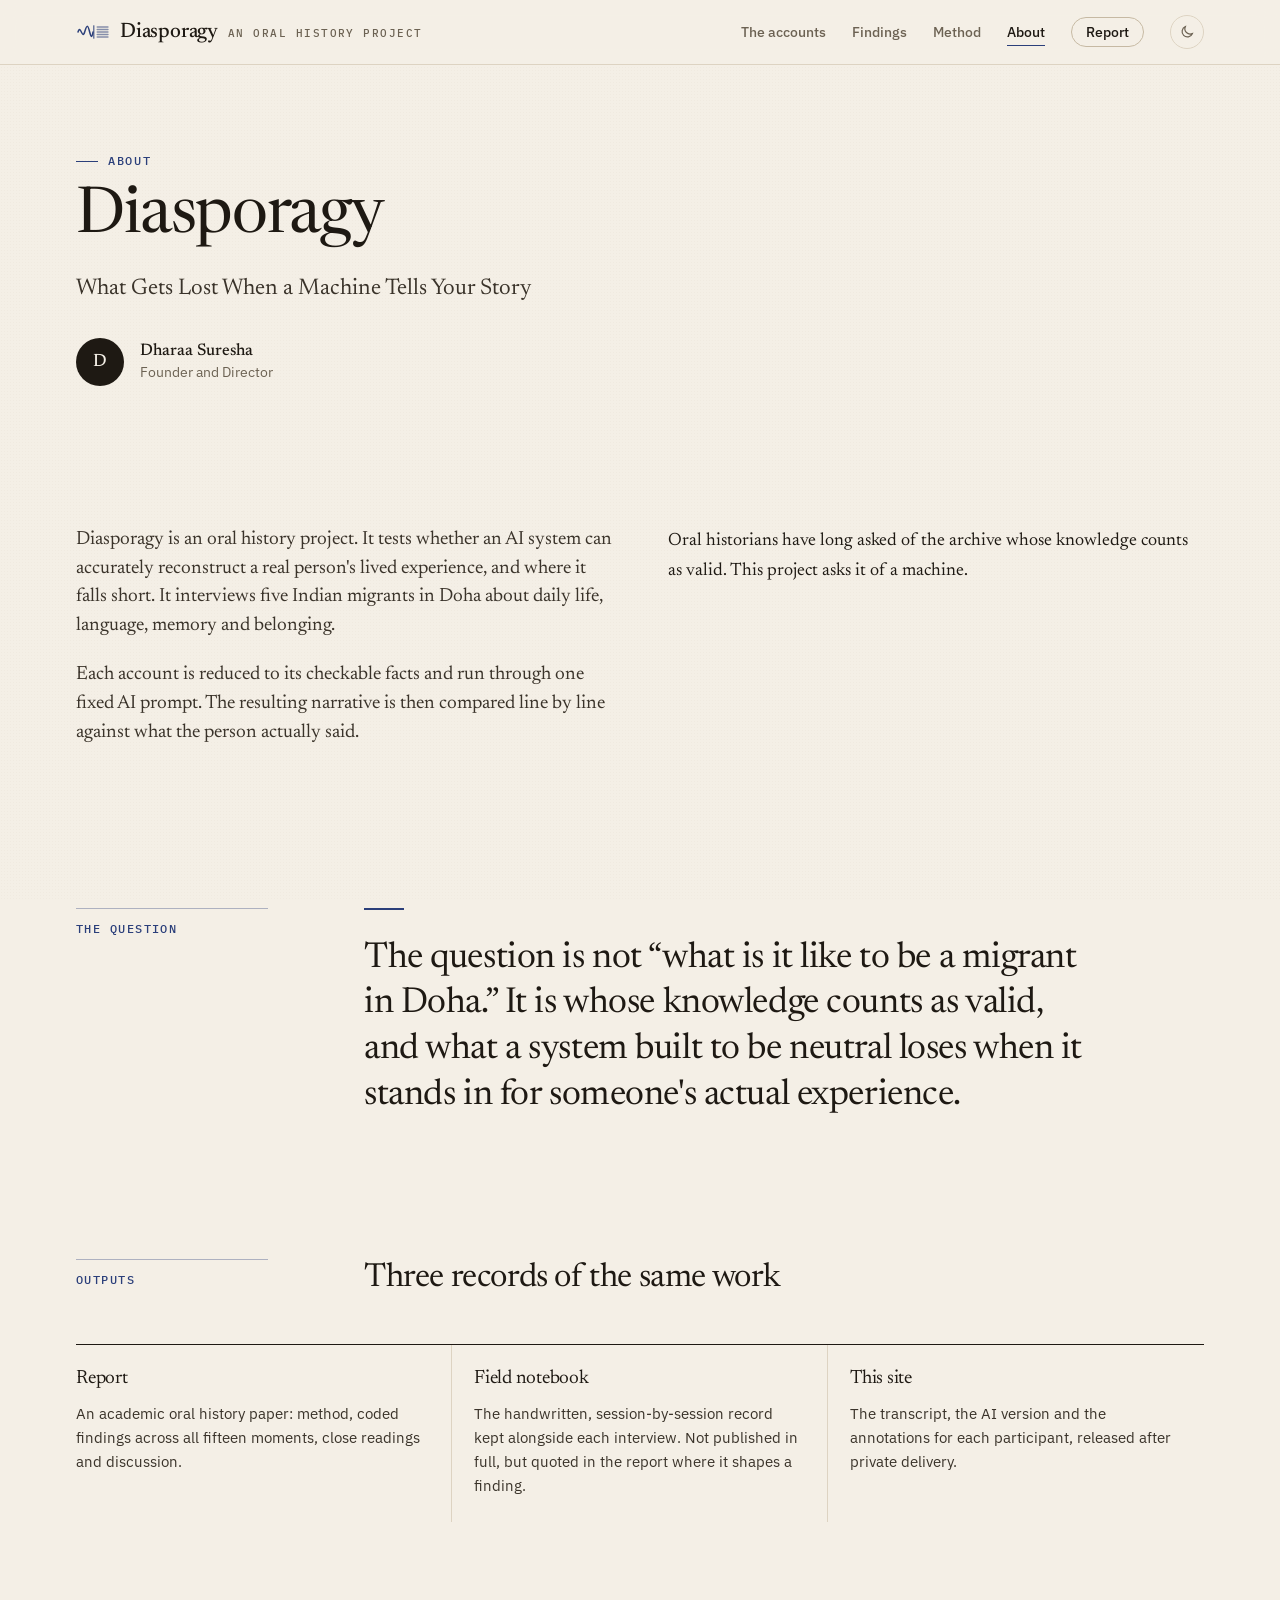
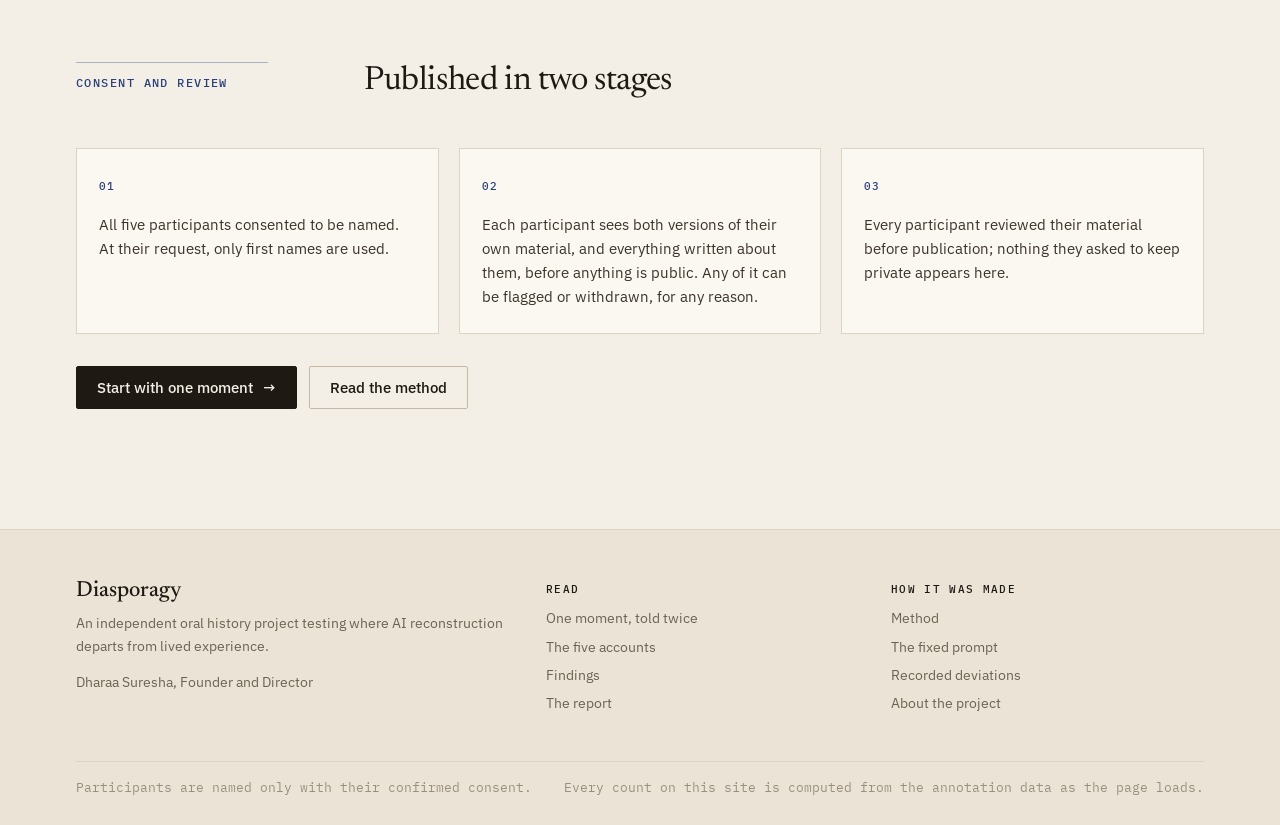
==== commit 149693c2: "Add an animated opening graphic (voice through five lines into machine text) and a project logo" ====
--- a/about.html
+++ b/about.html
@@ -11,6 +11,7 @@
 <link rel="preconnect" href="https://fonts.googleapis.com">
 <link rel="preconnect" href="https://fonts.gstatic.com" crossorigin>
 <link rel="stylesheet" href="https://fonts.googleapis.com/css2?family=IBM+Plex+Mono:wght@400;500&family=IBM+Plex+Sans:wght@400;500&family=Newsreader:ital,opsz,wght@0,6..72,400;0,6..72,500;1,6..72,400&display=swap">
+<link rel="icon" href="assets/logo.svg" type="image/svg+xml">
 <link rel="stylesheet" href="assets/style.css">
 </head>
 <body data-page="about">
--- a/assets/style.css
+++ b/assets/style.css
@@ -478,3 +478,117 @@
 @media(max-width:640px){.v-conn{padding:16px 12px}}
 
 @media print{header.site,footer.site-foot,.legend,.views,.theme-btn{display:none}body{background:#fff}body::before{display:none}.js-anim .step:not(.in) .step-main{opacity:1;transform:none}}
+
+/* accession record */
+.record{display:grid;grid-template-columns:auto 1fr;gap:4px 14px;margin:18px 0 0;padding:12px 14px;border:1px solid var(--rule);background:var(--paper-2);font:12px/1.5 var(--mono);max-width:28rem}
+.record dt{color:var(--faint);text-transform:uppercase;letter-spacing:.08em;font-size:10.5px;padding-top:1px}.record dd{margin:0;color:var(--ink-2)}
+code{font:12.5px var(--mono);background:var(--paper-2);padding:1px 5px}
+/* oral-history texture: transcript speech set like a typed interview leaf with a margin rule */
+.panel-human{background-image:linear-gradient(90deg,transparent 14px,color-mix(in srgb,var(--factual) 22%,transparent) 14px 15px,transparent 15px)}
+.panel-label{font-family:var(--mono)}
+
+/* report article */
+.a-head{max-width:52rem;padding:clamp(48px,7vw,88px) 0 32px;border-bottom:1px solid var(--ink)}
+.a-head h1{font-size:clamp(2.2rem,4.6vw,3.5rem)}.a-sub{font:italic 1.25rem/1.45 var(--serif);color:var(--ink-2)}
+.a-auth{font:14px/1.5 var(--sans);color:var(--muted);margin-top:22px}.a-auth b{color:var(--ink);font:500 1.05rem var(--serif)}
+.a-grid{display:grid;grid-template-columns:15rem minmax(0,1fr);gap:56px;margin-top:40px}
+.a-toc{position:sticky;top:90px;align-self:start;font:13.5px/1.4 var(--sans);max-height:calc(100vh - 110px);overflow:auto}
+.a-toc>p{font:500 11px var(--mono);letter-spacing:.12em;text-transform:uppercase;color:var(--muted)}
+.a-toc ol{list-style:none;padding:0;margin:0 0 20px}.a-toc a{display:flex;gap:10px;padding:7px 0;border-top:1px solid var(--rule);text-decoration:none;color:var(--muted)}
+.a-toc a span{font:500 11px/1.6 var(--mono);color:var(--indigo)}.a-toc a:hover{color:var(--ink)}
+.a-body{max-width:42rem;font-size:1.06rem;line-height:1.72}
+.a-body p{text-align:justify;hyphens:auto}
+.abstract{padding:26px 30px;background:var(--card);border:1px solid var(--rule);border-top:3px solid var(--indigo);margin-bottom:24px}
+.abstract h2{font:500 12px var(--mono);letter-spacing:.14em;text-transform:uppercase;color:var(--indigo);margin:0 0 14px}
+.abstract p{font:15px/1.65 var(--sans);text-align:left}.abstract .kw{font-size:13.5px;color:var(--muted);margin:16px 0 0;padding-top:12px;border-top:1px solid var(--rule)}
+.a-h1{font-size:1.65rem;margin:64px 0 18px;padding-top:16px;border-top:1px solid var(--rule);scroll-margin-top:90px}
+.a-h1 span,.a-h2 span{font:500 .62em var(--mono);color:var(--indigo);margin-right:14px;vertical-align:.25em}
+.a-h2{font-size:1.25rem;margin:40px 0 12px;scroll-margin-top:90px}.a-h3{font:italic 500 1.1rem var(--serif);margin:28px 0 10px}
+.a-fig{margin:30px 0;padding:18px 20px;border:1px solid var(--rule);border-left:3px solid var(--indigo);background:var(--paper-2);font:14px/1.55 var(--sans);display:grid;gap:14px}
+.a-fig .btn{justify-self:start;padding:9px 14px;font-size:13px}
+.cite{font:14px/1.6 var(--mono);background:var(--card);border:1px solid var(--rule);padding:14px 16px;text-align:left!important}
+@media(max-width:1000px){.a-grid{grid-template-columns:minmax(0,1fr)}.a-toc{position:static;max-height:none}}
+@media print{.a-toc,.a-fig .btn{display:none}.a-grid{display:block}}
+
+.m-audio{display:flex;flex-wrap:wrap;align-items:center;gap:8px 16px;margin:0 0 24px;padding:12px 16px;border:1px solid var(--rule);background:var(--paper-2)}.m-audio .kicker{margin:0}.m-audio audio{flex:1 1 18rem;height:36px}
+
+/* ---------- report: typeset as a paper ---------- */
+.paper-page main.wrap{max-width:none;padding:0}
+.paper{max-width:44rem;margin:48px auto 0;padding:clamp(28px,6vw,72px) clamp(20px,6vw,80px) 64px;background:var(--card);border:1px solid var(--rule);box-shadow:var(--shadow);
+  font:400 17px/1.62 "Newsreader","Times New Roman",Times,serif;color:var(--ink);counter-reset:none}
+.paper p{text-align:justify;hyphens:auto;margin:0 0 .85em;text-indent:1.4em}
+.paper h2+p,.paper h3+p,.paper figure+p,.paper .exch+p,.paper .figref+p,.paper-abstract p,.paper-back p{text-indent:0}
+.paper-head{text-align:center;margin-bottom:28px}
+.paper-kicker{font:500 11px var(--mono);letter-spacing:.16em;text-transform:uppercase;color:var(--muted);text-indent:0!important;text-align:center!important}
+.paper-head h1{font:500 clamp(1.7rem,3.4vw,2.3rem)/1.18 var(--serif);margin:10px 0 10px;letter-spacing:-.01em}
+.paper-sub{font-style:italic;font-size:1.08rem;text-align:center!important;text-indent:0!important;color:var(--ink-2)}
+.paper-auth{text-align:center!important;text-indent:0!important;font-size:1rem;margin-top:16px}.paper-auth span{font-size:.88rem;color:var(--muted)}
+.paper-abstract{margin:0 0 30px;padding:18px 0;border-top:1px solid var(--ink);border-bottom:1px solid var(--ink);font-size:15.5px}
+.paper-abstract h2{font:600 13px/1 var(--serif);letter-spacing:.14em;text-transform:uppercase;text-align:center;margin:0 0 12px;border:0;padding:0}
+.paper-abstract .kw{font-size:14px;margin-top:10px}
+.paper h2{font:600 1.18rem/1.3 var(--serif);margin:36px 0 12px;padding:0;border:0;scroll-margin-top:90px}
+.paper h3{font:italic 500 1.05rem/1.3 var(--serif);margin:24px 0 8px}
+.paper h2 span,.paper h3 span{margin-right:.7em;font-style:normal}
+.paper .tbl{margin:22px 0;font-family:var(--serif)}
+.paper .tbl figcaption{font-size:14.5px;margin-bottom:6px}
+.paper .tbl table{font:14px/1.45 var(--serif);border-top:1.5px solid var(--ink);border-bottom:1.5px solid var(--ink)}
+.paper .tbl th{font:600 13.5px var(--serif);letter-spacing:0;text-transform:none;color:var(--ink);border-bottom:1px solid var(--ink)}
+.paper .tbl td{border-bottom:0;padding:5px 12px 5px 0}.paper .tbl td.n,.paper .tbl th.n{font-family:var(--serif);font-variant-numeric:tabular-nums}
+.paper .tnote{font-size:13px;color:var(--muted);text-indent:0;margin-top:6px}
+.paper .figref{font-size:14px;text-indent:0;padding:10px 14px;background:var(--paper-2);border-left:2px solid var(--indigo);text-align:left}
+.paper .exch{display:grid;grid-template-columns:1fr 1fr;gap:16px;margin:18px 0;font-size:15px;line-height:1.5}
+.paper .exch>div{padding:12px 14px;border:1px solid var(--rule)}.paper .exch .m{background:var(--machine-bg);font:13.5px/1.6 var(--mono);color:var(--machine-ink)}
+.paper .exch span{display:block;font:500 10.5px var(--mono);letter-spacing:.1em;text-transform:uppercase;color:var(--muted);margin-bottom:6px}
+@media(max-width:640px){.paper{margin-top:16px;border-left:0;border-right:0}.paper .exch{grid-template-columns:1fr}.paper p{text-align:left}}
+.paper-back{margin-top:40px;padding-top:8px;border-top:1px solid var(--rule);font-size:15px}
+.refs{padding-left:0;list-style:none;font-size:14.5px}.refs li{padding-left:1.6em;text-indent:-1.6em;margin-bottom:6px}
+@media print{.paper{box-shadow:none;border:0;margin:0;max-width:none}.paper .figref a{display:none}}
+
+/* menu: the report as the finished piece */
+nav a.nl-report{padding:7px 14px;border:1px solid var(--rule-2);border-radius:999px;color:var(--ink)}
+nav a.nl-report:hover,nav a.nl-report[aria-current]{border-color:var(--indigo);color:var(--indigo)}
+/* participant page */
+.p-guide{display:grid;grid-template-columns:repeat(3,1fr);gap:12px;margin-top:40px;font:14px/1.5 var(--sans);color:var(--ink-2)}
+.p-guide div{padding:12px 14px;border:1px dashed var(--rule-2);display:flex;gap:10px}
+.p-guide b{font:500 12px/1.6 var(--mono);color:var(--indigo)}
+@media(max-width:760px){.p-guide{grid-template-columns:1fr}}
+.legend .jump{display:inline-flex;align-items:center;gap:4px;margin-right:14px;padding-right:14px;border-right:1px solid var(--rule)}
+.legend .jump a{width:30px;height:30px;display:grid;place-items:center;border:1px solid var(--rule-2);border-radius:50%;text-decoration:none;font:500 13px var(--mono);color:var(--ink)}
+.legend .jump a:hover{border-color:var(--indigo);color:var(--indigo)}
+.legend select.who{margin-left:auto}
+.lab-s{font:500 11px/1 var(--mono);letter-spacing:.12em;text-transform:uppercase;color:var(--muted);margin-right:-12px}
+@media(max-width:760px){.legend{position:sticky;top:0}.legend .jump{width:100%;border-right:0;margin:0 0 6px}.legend select.who{margin-left:0}}
+.m-dev{font:13px/1.5 var(--sans);color:var(--muted);margin:8px 0 0}
+
+/* report: plain, standard paper layout */
+.paper-page body,.paper-page{background:var(--paper)}
+.paper{background:transparent;border:0;box-shadow:none;max-width:40rem;padding:24px 20px 48px;font-size:17.5px;line-height:1.65}
+.paper-head{text-align:center;padding-bottom:4px}
+.paper-head h1{font-weight:600;font-size:1.75rem}
+.paper-abstract{border:0;padding:0 2rem;font-size:15.5px}
+.paper-abstract h2{font:600 15px var(--serif);letter-spacing:0;text-transform:none}
+.paper h2{font-size:1.15rem;font-weight:600}
+.paper .figref{background:none;border:0;padding:0 2rem;font-size:14.5px;font-style:italic;color:var(--ink-2)}
+.paper .figref b{font-style:normal}
+.paper .exch{display:block;margin:16px 2rem;padding:0;font:15.5px/1.55 var(--serif);color:var(--ink-2)}
+.paper .exch p{text-indent:0;margin:0 0 6px;text-align:left}
+.paper .tbl figcaption{text-align:left}
+.paper a{color:var(--indigo)}
+
+/* opening graphic: voice into five lines */
+.vmark{margin:0;position:relative}
+.vmark svg{width:100%;max-width:520px;display:block;margin:0 auto;overflow:visible}
+.vm-orbit{fill:none;stroke:var(--rule-2);stroke-dasharray:2 6}
+.vm-node circle{fill:var(--paper);stroke:var(--rule-2);stroke-width:1.5;transition:fill .4s,stroke .4s;cursor:pointer}
+.vm-node text{font:500 11px var(--sans);letter-spacing:.12em;fill:var(--muted);transition:fill .4s;cursor:pointer}
+.vm-node.on circle{fill:var(--indigo);stroke:var(--indigo)}.vm-node.on text{fill:var(--ink)}
+.vm-wave{fill:none;stroke:var(--ink);stroke-width:2.2;stroke-linecap:round}
+.vm-wave2{stroke:var(--indigo);stroke-width:1.4;opacity:.55}
+.vm-gate line{stroke:var(--ink);stroke-width:3}.vm-gate text,.vm-lab{font:500 10px var(--mono);letter-spacing:.14em;fill:var(--muted)}
+.vm-flat line{stroke:var(--machine);stroke-width:2.4;stroke-linecap:round}
+.vmark figcaption{text-align:center;margin-top:-6px;min-height:5.2em}
+.vm-k{display:block;font:500 11px var(--mono);letter-spacing:.14em;text-transform:uppercase;color:var(--indigo)}
+.vm-name{display:block;font:400 1.5rem/1.3 var(--serif);margin:4px 0}
+.vm-q{display:block;font:italic 1rem/1.5 var(--serif);color:var(--ink-2);max-width:28rem;margin:0 auto}
+.exhibit-wrap{max-width:40rem;margin-left:auto;margin-right:auto}
+nav .brand .logo{width:34px;height:20px;color:var(--indigo);align-self:center}
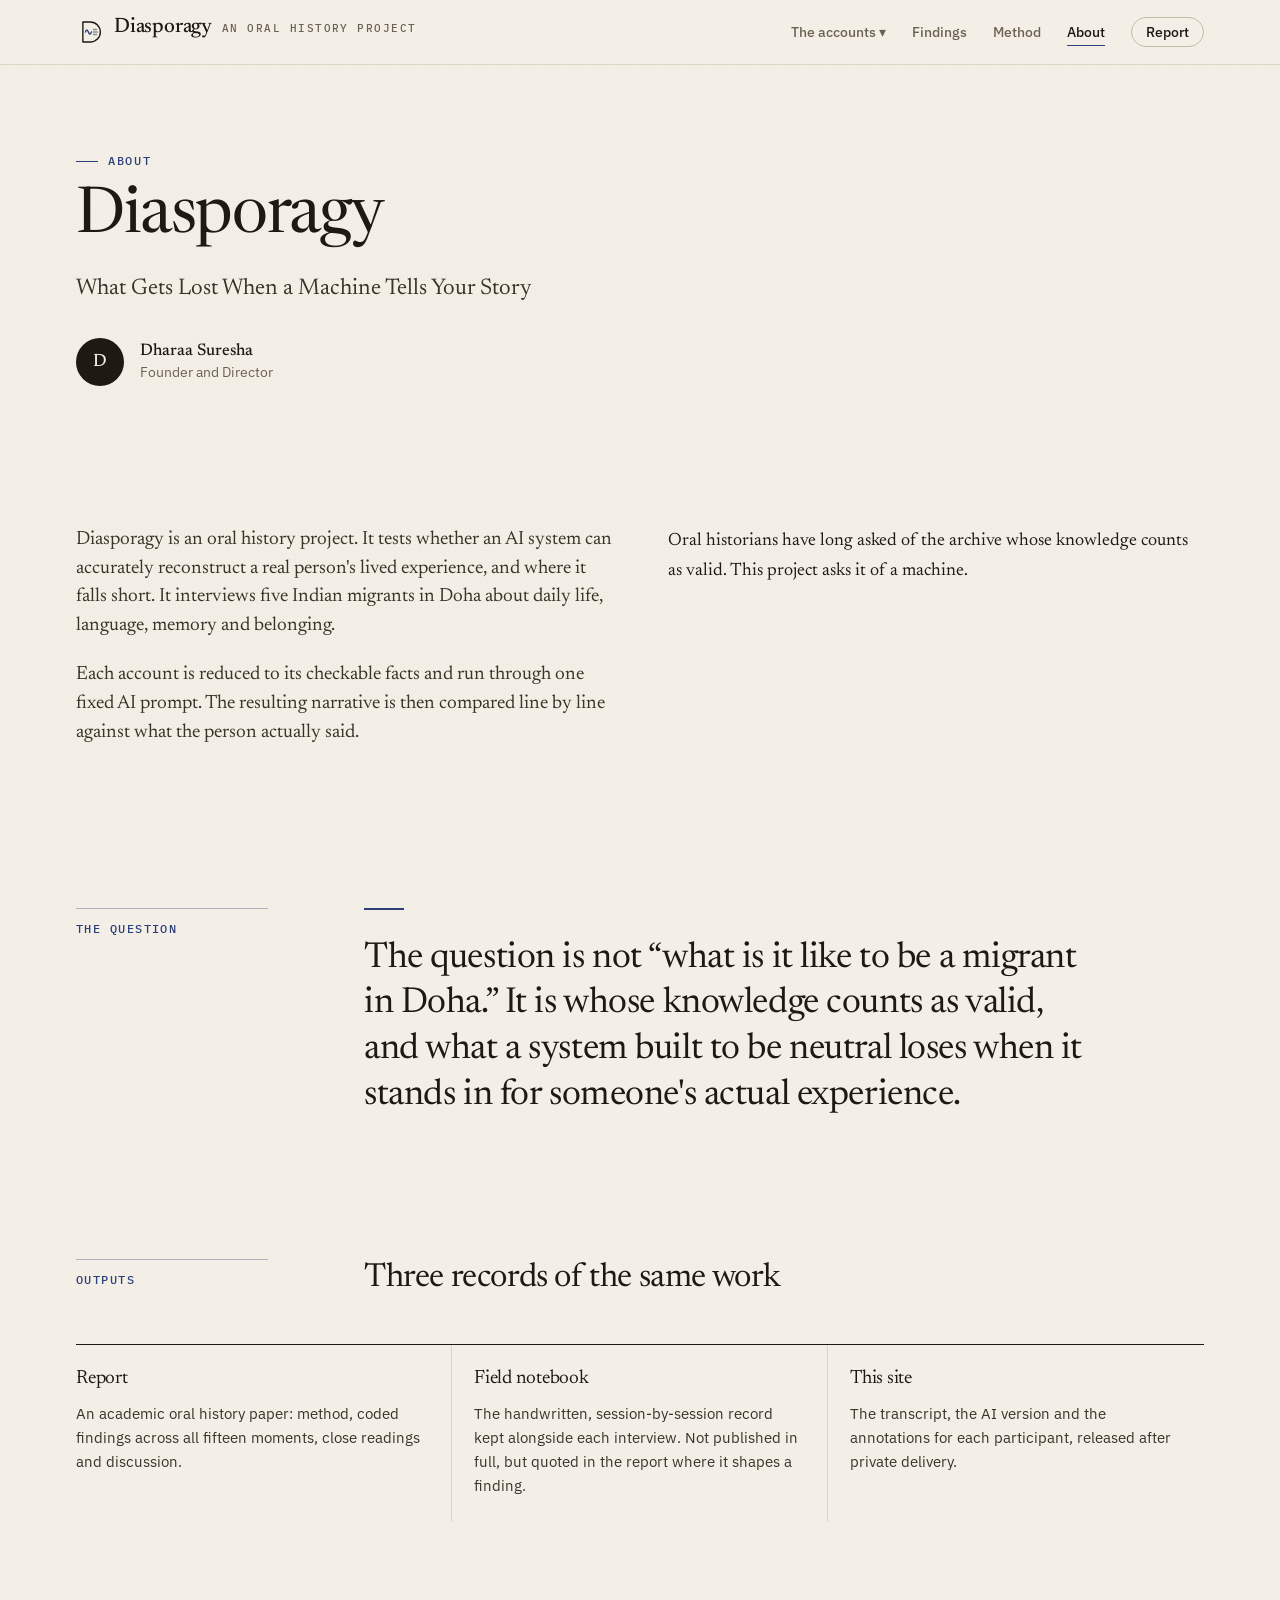
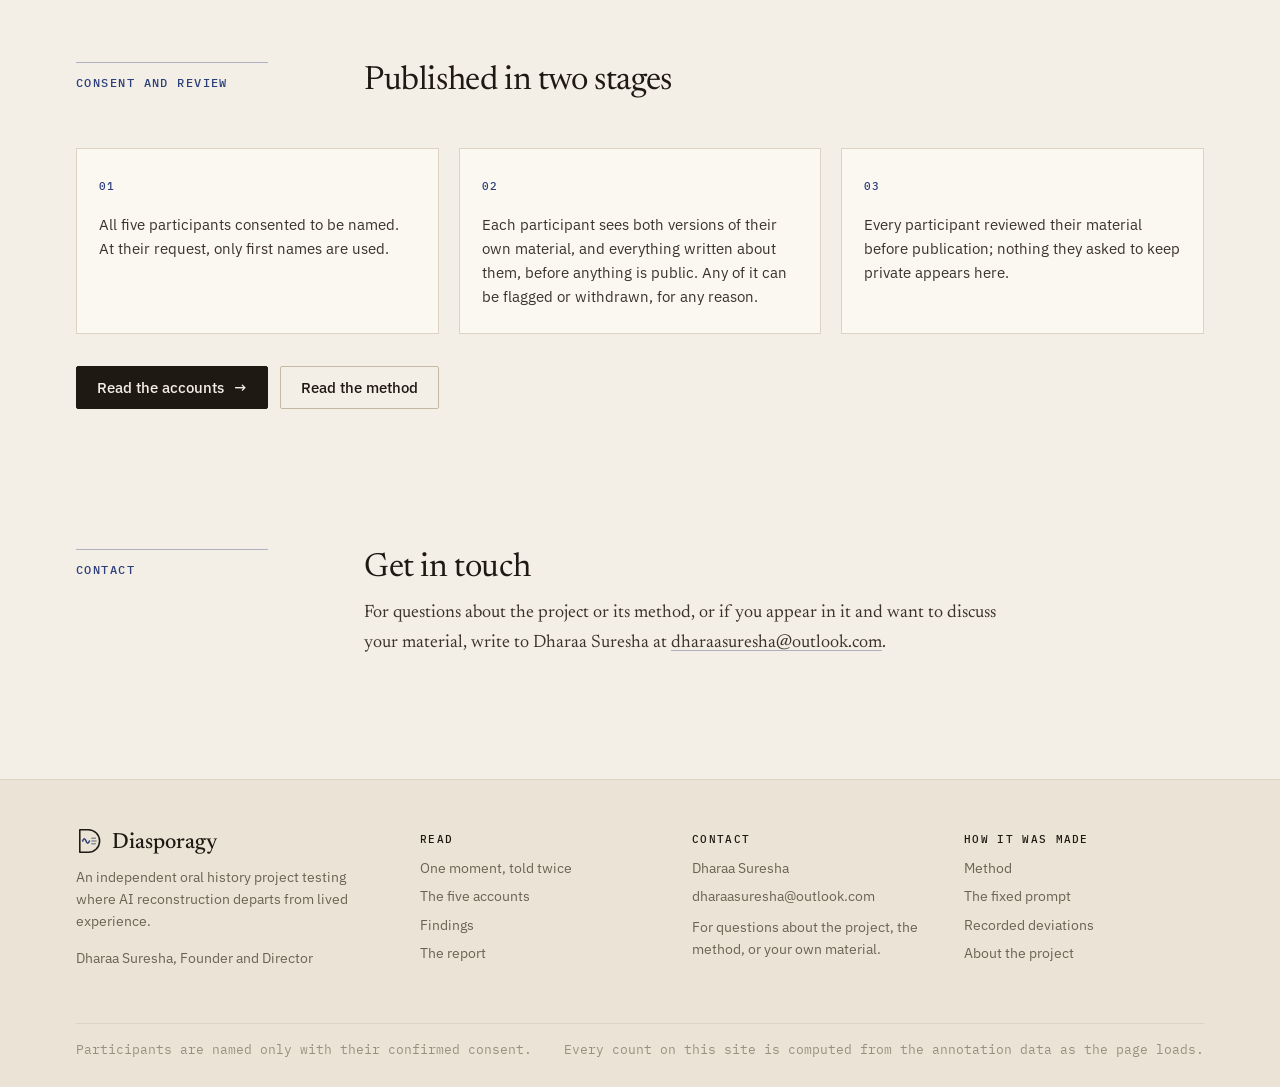
==== commit d1479039: "General home page, accounts menu, researcher-only annotation, interview dates, fuller references, no" ====
--- a/about.html
+++ b/about.html
@@ -5,9 +5,7 @@
 <meta name="viewport" content="width=device-width,initial-scale=1">
 <title>About · Diasporagy</title>
 <meta name="description" content="About Diasporagy, an independent oral history project.">
-<meta name="theme-color" content="#f4efe6" media="(prefers-color-scheme: light)">
-<meta name="theme-color" content="#15120e" media="(prefers-color-scheme: dark)">
-<script>try{var t=localStorage.getItem('diasporagy-theme');if(t)document.documentElement.dataset.theme=t}catch(e){}</script>
+<meta name="theme-color" content="#f4efe6">
 <link rel="preconnect" href="https://fonts.googleapis.com">
 <link rel="preconnect" href="https://fonts.gstatic.com" crossorigin>
 <link rel="stylesheet" href="https://fonts.googleapis.com/css2?family=IBM+Plex+Mono:wght@400;500&family=IBM+Plex+Sans:wght@400;500&family=Newsreader:ital,opsz,wght@0,6..72,400;0,6..72,500;1,6..72,400&display=swap">
--- a/assets/style.css
+++ b/assets/style.css
@@ -16,27 +16,6 @@
   --measure:40rem;--wide:74rem;
   color-scheme:light;
 }
-@media (prefers-color-scheme:dark){:root:not([data-theme="light"]){
-  --paper:#15120e;--paper-2:#1d1914;--card:#211c16;--rule:#382f26;--rule-2:#4d4235;
-  --ink:#efe7d8;--ink-2:#d9cfbe;--muted:#a99c88;--faint:#7c705f;
-  --indigo:#9fb1e6;--indigo-2:#b9c6ee;--indigo-wash:rgba(159,177,230,.12);--indigo-line:rgba(159,177,230,.4);
-  --machine-bg:#1c2125;--machine-card:#22282d;--machine-ink:#cbd3da;--machine-rule:#343c43;--machine:#93a1ad;
-  --factual:#e0845f;--emotional:#b994d9;--relational:#4fbca9;--cultural:#d8a63c;--match:#8a806f;
-  --w-factual:rgba(224,132,95,.16);--w-emotional:rgba(185,148,217,.16);--w-relational:rgba(79,188,169,.16);--w-cultural:rgba(216,166,60,.18);
-  --kept:#6f675b;--both:#5d6f9f;--lightgrey:#3a332a;--source:#4a3f1c;--source-line:#d8a63c;
-  --shadow:0 1px 0 rgba(0,0,0,.2),0 12px 30px -18px rgba(0,0,0,.7);color-scheme:dark;
-}}
-:root[data-theme="dark"]{
-  --paper:#15120e;--paper-2:#1d1914;--card:#211c16;--rule:#382f26;--rule-2:#4d4235;
-  --ink:#efe7d8;--ink-2:#d9cfbe;--muted:#a99c88;--faint:#7c705f;
-  --indigo:#9fb1e6;--indigo-2:#b9c6ee;--indigo-wash:rgba(159,177,230,.12);--indigo-line:rgba(159,177,230,.4);
-  --machine-bg:#1c2125;--machine-card:#22282d;--machine-ink:#cbd3da;--machine-rule:#343c43;--machine:#93a1ad;
-  --factual:#e0845f;--emotional:#b994d9;--relational:#4fbca9;--cultural:#d8a63c;--match:#8a806f;
-  --w-factual:rgba(224,132,95,.16);--w-emotional:rgba(185,148,217,.16);--w-relational:rgba(79,188,169,.16);--w-cultural:rgba(216,166,60,.18);
-  --kept:#6f675b;--both:#5d6f9f;--lightgrey:#3a332a;--source:#4a3f1c;--source-line:#d8a63c;
-  --shadow:0 1px 0 rgba(0,0,0,.2),0 12px 30px -18px rgba(0,0,0,.7);color-scheme:dark;
-}
-
 /* ---------- base ---------- */
 *,*::before,*::after{box-sizing:border-box}
 html{-webkit-text-size-adjust:100%;scroll-padding-top:84px}
@@ -84,7 +63,7 @@
 .theme-btn svg{width:16px;height:16px}
 @media(max-width:760px){nav#nav{flex-wrap:wrap;padding:12px 0 10px;min-height:0;gap:10px 18px}nav .brand{flex-basis:calc(100% - 50px)}nav .brand span{display:none}.theme-btn{order:2}nav a.nl{order:3;font-size:13.5px}}
 footer.site-foot{margin-top:120px;border-top:1px solid var(--rule);background:var(--paper-2)}
-.foot{display:grid;grid-template-columns:1.4fr 1fr 1fr;gap:32px;padding:48px 0 40px;font:14px/1.6 var(--sans);color:var(--muted)}
+.foot{display:grid;grid-template-columns:1.3fr 1fr 1fr 1fr;gap:32px;padding:48px 0 40px;font:14px/1.6 var(--sans);color:var(--muted)}
 .foot b{display:block;font:500 22px/1.2 var(--serif);color:var(--ink);margin-bottom:8px}
 .foot h4{font:500 11px/1.4 var(--mono);letter-spacing:.12em;text-transform:uppercase;color:var(--ink);margin:4px 0 10px}
 .foot ul{list-style:none;margin:0;padding:0}.foot li{margin:0 0 6px}
@@ -575,20 +554,26 @@
 .paper .tbl figcaption{text-align:left}
 .paper a{color:var(--indigo)}
 
-/* opening graphic: voice into five lines */
-.vmark{margin:0;position:relative}
-.vmark svg{width:100%;max-width:520px;display:block;margin:0 auto;overflow:visible}
-.vm-orbit{fill:none;stroke:var(--rule-2);stroke-dasharray:2 6}
-.vm-node circle{fill:var(--paper);stroke:var(--rule-2);stroke-width:1.5;transition:fill .4s,stroke .4s;cursor:pointer}
-.vm-node text{font:500 11px var(--sans);letter-spacing:.12em;fill:var(--muted);transition:fill .4s;cursor:pointer}
-.vm-node.on circle{fill:var(--indigo);stroke:var(--indigo)}.vm-node.on text{fill:var(--ink)}
-.vm-wave{fill:none;stroke:var(--ink);stroke-width:2.2;stroke-linecap:round}
-.vm-wave2{stroke:var(--indigo);stroke-width:1.4;opacity:.55}
-.vm-gate line{stroke:var(--ink);stroke-width:3}.vm-gate text,.vm-lab{font:500 10px var(--mono);letter-spacing:.14em;fill:var(--muted)}
-.vm-flat line{stroke:var(--machine);stroke-width:2.4;stroke-linecap:round}
-.vmark figcaption{text-align:center;margin-top:-6px;min-height:5.2em}
-.vm-k{display:block;font:500 11px var(--mono);letter-spacing:.14em;text-transform:uppercase;color:var(--indigo)}
-.vm-name{display:block;font:400 1.5rem/1.3 var(--serif);margin:4px 0}
-.vm-q{display:block;font:italic 1rem/1.5 var(--serif);color:var(--ink-2);max-width:28rem;margin:0 auto}
+/* opening graphic: a recorded voice above its flat AI version */
+.vh{margin:0}.vh svg{width:100%;display:block;overflow:visible}
+.vh-h{fill:var(--ink)}.vh-m{fill:var(--machine);opacity:.6}
+.vh-l{font:500 10.5px var(--mono);letter-spacing:.14em;fill:var(--muted)}
+.vh figcaption{margin-top:18px;font:14px/1.55 var(--sans);color:var(--muted);max-width:30rem}
+.vh rect{transform-box:fill-box;transform-origin:center}
+.js-anim .vh rect{animation:vh-in .9s cubic-bezier(.2,.7,.2,1) both;animation-delay:var(--d)}
+/* the voice keeps breathing: a slow wave travels along it; the machine's bars stay still */
+.js-anim .vh .vh-h{animation:vh-in .9s cubic-bezier(.2,.7,.2,1) both,vh-breathe 2.8s ease-in-out calc(1.2s + var(--d) * 3) infinite alternate;animation-delay:var(--d),calc(1.2s + var(--d) * 3)}
+@keyframes vh-breathe{from{transform:scaleY(1)}to{transform:scaleY(.55)}}
+@keyframes vh-in{from{transform:scaleY(.04);opacity:0}to{transform:none;opacity:1}}
+@media (prefers-reduced-motion:reduce){.js-anim .vh rect{animation:none}}
 .exhibit-wrap{max-width:40rem;margin-left:auto;margin-right:auto}
-nav .brand .logo{width:34px;height:20px;color:var(--indigo);align-self:center}
+nav .brand .logo{width:30px;height:30px;color:var(--ink);align-self:center;margin-right:-2px}
+.logo-foot{width:34px;height:34px;color:var(--ink);vertical-align:middle;margin:-4px 6px 0 -4px}
+
+/* accounts menu */
+.nd{position:relative;display:inline-flex}
+.nd-menu{display:none;position:absolute;top:100%;left:-14px;min-width:13rem;padding:8px 0;background:var(--card);border:1px solid var(--rule);box-shadow:var(--shadow);z-index:40}
+.nd:hover .nd-menu,.nd:focus-within .nd-menu{display:block}
+.nd-menu a{display:block;padding:8px 16px;font:15px var(--serif);color:var(--ink);text-decoration:none}
+.nd-menu a:hover{background:var(--paper-2);color:var(--indigo)}
+.nd-menu .nd-all{border-top:1px solid var(--rule);margin-top:6px;padding-top:10px;font:13px var(--sans);color:var(--muted)}
